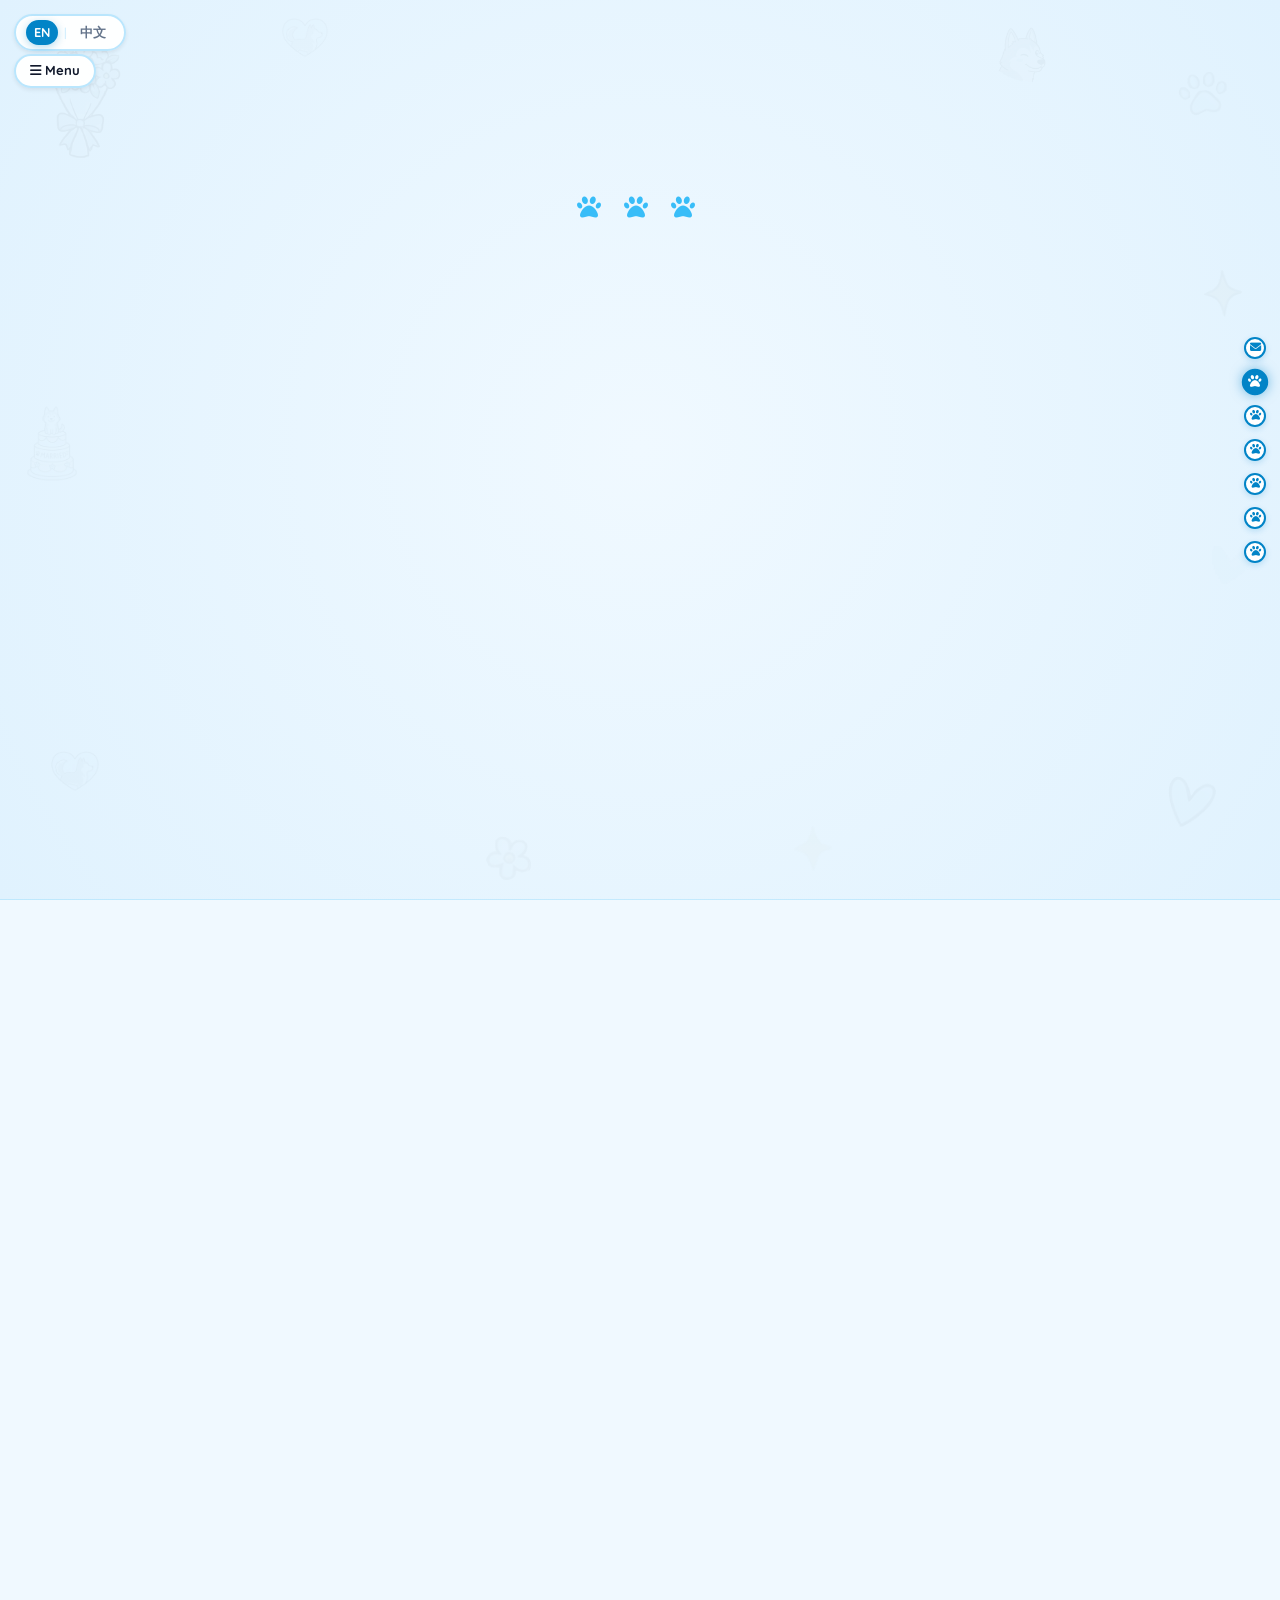
==== index.html @ 13fd965e "integrate to a test google form. add robots.txt" ====
<!DOCTYPE html>
<html lang="en">
<head>
    <meta charset="UTF-8">
    <meta name="viewport" content="width=device-width, initial-scale=1.0">
    <meta name="robots" content="noindex, nofollow">
    <title>Alice & Bob's Wedding | Envelope Opening</title>
    
    <!-- Google Fonts: Playfair Display, Noto Serif TC & Quicksand -->
    <link rel="preconnect" href="https://fonts.googleapis.com">
    <link rel="preconnect" href="https://fonts.gstatic.com" crossorigin>
    <link href="https://fonts.googleapis.com/css2?family=Noto+Serif+TC:wght@500;600;700&family=Playfair+Display:ital,wght@0,500;0,600;0,700;1,400&family=Quicksand:wght@400;500;600;700&display=swap" rel="stylesheet">
    
    <!-- Bootstrap CSS -->
    <link rel="stylesheet" href="https://stackpath.bootstrapcdn.com/bootstrap/4.5.2/css/bootstrap.min.css">
    
    <!-- FontAwesome Icons -->
    <link rel="stylesheet" href="https://cdnjs.cloudflare.com/ajax/libs/font-awesome/6.4.0/css/all.min.css">
    
    <style>
        * {
            box-sizing: border-box;
            margin: 0;
            padding: 0;
        }

        html, body {
            width: 100%;
            min-height: 100vh;
            background-color: #f0f9ff;
            color: #0c4a6e;
            font-family: 'Quicksand', sans-serif;
            overflow-x: hidden;
        }

        /* 250vh scroll container to give plenty of room for scroll-driven envelope opening */
        .intro-scroll-container {
            width: 100%;
            height: 250vh;
            position: relative;
        }

        /* Sticky viewport that remains fixed at top: 0 while scrolling */
        .intro-sticky-viewport {
            position: sticky;
            top: 0;
            left: 0;
            width: 100vw;
            height: 100vh;
            overflow: hidden;
        }

        /* Fixed viewport layers so viewport remains locked while scrolling */
        .intro-underlayer {
            position: fixed;
            top: 0;
            left: 0;
            width: 100vw;
            height: 100vh;
            display: flex;
            align-items: center;
            justify-content: center;
            background: radial-gradient(circle at center, #f0f9ff 0%, #e0f2fe 100%);
            z-index: 1;
            padding: 20px;
        }

        .preview-card {
            background: rgba(255, 255, 255, 0.9);
            backdrop-filter: blur(10px);
            border: 2px solid #bae6fd;
            border-radius: 24px;
            padding: 40px 30px;
            text-align: center;
            max-width: 520px;
            width: 90%;
            box-shadow: 0 15px 35px rgba(2, 132, 199, 0.15);
        }

        .preview-subtitle {
            font-family: 'Playfair Display', serif;
            color: #0284c7;
            font-size: 1.2rem;
            letter-spacing: 2px;
            text-transform: uppercase;
            margin-bottom: 10px;
        }

        .preview-title {
            font-family: 'Playfair Display', serif;
            color: #0f172a;
            font-size: 2.2rem;
            font-weight: 700;
            margin-bottom: 15px;
        }

        .preview-date {
            background: #e0f2fe;
            color: #0369a1;
            display: inline-block;
            padding: 6px 18px;
            border-radius: 20px;
            font-weight: 700;
            margin-bottom: 25px;
        }

        .btn-enter-site {
            background: linear-gradient(135deg, #0284c7 0%, #0369a1 100%);
            color: #ffffff !important;
            font-weight: 700;
            padding: 12px 30px;
            border-radius: 25px;
            border: none;
            box-shadow: 0 4px 15px rgba(2, 132, 199, 0.3);
            text-decoration: none !important;
            display: inline-flex;
            align-items: center;
            gap: 10px;
            transition: all 0.3s ease;
        }

        .btn-enter-site:hover {
            transform: translateY(-2px);
            box-shadow: 0 8px 25px rgba(2, 132, 199, 0.4);
        }

        /* Top Overlayer: Fixed Envelope Flaps */
        .envelope-overlay {
            position: fixed;
            top: 0;
            left: 0;
            width: 100vw;
            height: 100vh;
            z-index: 10;
            pointer-events: auto;
            cursor: pointer;
            overflow: hidden;
        }

        .envelope-left {
            position: absolute;
            top: 0;
            left: 0;
            width: 100vw;
            height: 100vh;
            object-fit: contain;
            z-index: 10;
            will-change: transform;
            cursor: pointer;
        }

        .envelope-right {
            position: absolute;
            top: 0;
            left: 0;
            width: 100vw;
            height: 100vh;
            object-fit: contain;
            z-index: 11;
            filter: drop-shadow(-8px 0 20px rgba(0, 0, 0, 0.25));
            will-change: transform;
            cursor: pointer;
        }

        /* Floating Controls & Hints */
        .skip-btn {
            position: fixed;
            top: 20px;
            right: 20px;
            z-index: 100;
            background: rgba(255, 255, 255, 0.9);
            backdrop-filter: blur(8px);
            border: 2px solid #bae6fd;
            border-radius: 20px;
            padding: 6px 16px;
            color: #0369a1;
            font-weight: 700;
            font-size: 0.85rem;
            text-decoration: none !important;
            box-shadow: 0 4px 12px rgba(2, 132, 199, 0.15);
            transition: all 0.25s ease;
        }

        .skip-btn:hover {
            background: #0284c7;
            color: #ffffff;
        }

        .scroll-hint {
            position: absolute;
            bottom: 35px;
            left: 50%;
            transform: translateX(-50%);
            z-index: 20;
            background: rgba(255, 255, 255, 0.92);
            backdrop-filter: blur(8px);
            border: 2px solid #bae6fd;
            border-radius: 25px;
            padding: 10px 22px;
            color: #0c4a6e;
            font-size: 0.92rem;
            font-weight: 700;
            box-shadow: 0 4px 15px rgba(2, 132, 199, 0.25);
            cursor: pointer;
            pointer-events: auto;
            transition: opacity 0.3s ease;
            white-space: nowrap;
        }

        .anim-bounce {
            animation: bounce 2s infinite;
        }

        @keyframes bounce {
            0%, 20%, 50%, 80%, 100% { transform: translateY(0); }
            40% { transform: translateY(-8px); }
            60% { transform: translateY(-4px); }
        }
    </style>
</head>
<body>

    <!-- Skip Button -->
    <a href="invitation.html" class="skip-btn"><i class="fa-solid fa-paper-plane mr-1"></i> Enter Website</a>

    <!-- Scroll Container -->
    <div class="intro-scroll-container" id="scrollContainer">
        <div class="intro-sticky-viewport">
            
            <!-- Underlayer: Save The Date Preview -->
            <div class="intro-underlayer">
                <div class="preview-card shadow-lg">
                    <p class="preview-subtitle">Save The Date</p>
                    <h1 class="preview-title">Alice &amp; Bob's Wedding</h1>
                    <p class="preview-date"><i class="fa-solid fa-paw mr-2"></i>November 11, 2026</p>
                    <div>
                        <a href="invitation.html" class="btn-enter-site">
                            Enter Invitation Website <i class="fa-solid fa-arrow-right"></i>
                        </a>
                    </div>
                </div>
            </div>

            <!-- Overlayer: Envelope Flaps -->
            <div class="envelope-overlay" id="envelopeOverlay" onclick="openEnvelope()">
                <img src="images/envelope_left.png" alt="Envelope Left" class="envelope-left" id="envelopeLeft">
                <img src="images/envelope_right.png" alt="Envelope Right" class="envelope-layer envelope-right" id="envelopeRight">
                
                <div class="scroll-hint" id="scrollHint">
                    <i class="fa-solid fa-chevron-down mr-1 anim-bounce"></i> Scroll down or click to open
                </div>
            </div>

        </div>
    </div>

    <script>
        // Ensure scroll starts at top
        if ('scrollRestoration' in history) {
            history.scrollRestoration = 'manual';
        }
        window.scrollTo(0, 0);

        const scrollContainer = document.getElementById('scrollContainer');
        const envelopeLeft = document.getElementById('envelopeLeft');
        const envelopeRight = document.getElementById('envelopeRight');
        const scrollHint = document.getElementById('scrollHint');
        let autoRedirected = false;
        let isOpening = false;

        function updateEnvelopeScroll() {
            if (!scrollContainer || !envelopeLeft || !envelopeRight) return;
            const totalScroll = Math.max(1, scrollContainer.offsetHeight - window.innerHeight);
            const currentScroll = Math.max(0, window.scrollY);
            const progress = Math.min(1, currentScroll / totalScroll);

            // Slide left flap to left (-105%) and right flap to right (+105%)
            envelopeLeft.style.transform = `translate3d(${-progress * 105}%, 0, 0)`;
            envelopeRight.style.transform = `translate3d(${progress * 105}%, 0, 0)`;

            if (scrollHint) {
                scrollHint.style.opacity = Math.max(0, 1 - progress * 3.5).toString();
            }

            // Automatically navigate to invitation.html when envelope is fully opened
            if (progress >= 0.6 && !autoRedirected) {
                autoRedirected = true;
                setTimeout(() => {
                    window.location.href = 'invitation.html';
                }, 350);
            }
        }

        function openEnvelope() {
            if (isOpening) return;
            isOpening = true;

            const startTime = performance.now();
            const duration = 4000; // slower for smooth slide open animation
            const startScroll = window.scrollY;
            const totalScroll = Math.max(1, scrollContainer.offsetHeight - window.innerHeight);

            function animateStep(timestamp) {
                const elapsed = timestamp - startTime;
                const progress = Math.min(1, elapsed / duration);
                // Smooth easeOutCubic curve
                const ease = 1 - Math.pow(1 - progress, 3);
                
                const currentScroll = startScroll + (totalScroll - startScroll) * ease;
                window.scrollTo(0, currentScroll);

                if (progress < 1) {
                    requestAnimationFrame(animateStep);
                }
            }

            requestAnimationFrame(animateStep);
        }

        window.addEventListener('scroll', updateEnvelopeScroll, { passive: true });
        window.addEventListener('resize', updateEnvelopeScroll);
        window.addEventListener('load', updateEnvelopeScroll);
        updateEnvelopeScroll();
    </script>
</body>
</html>
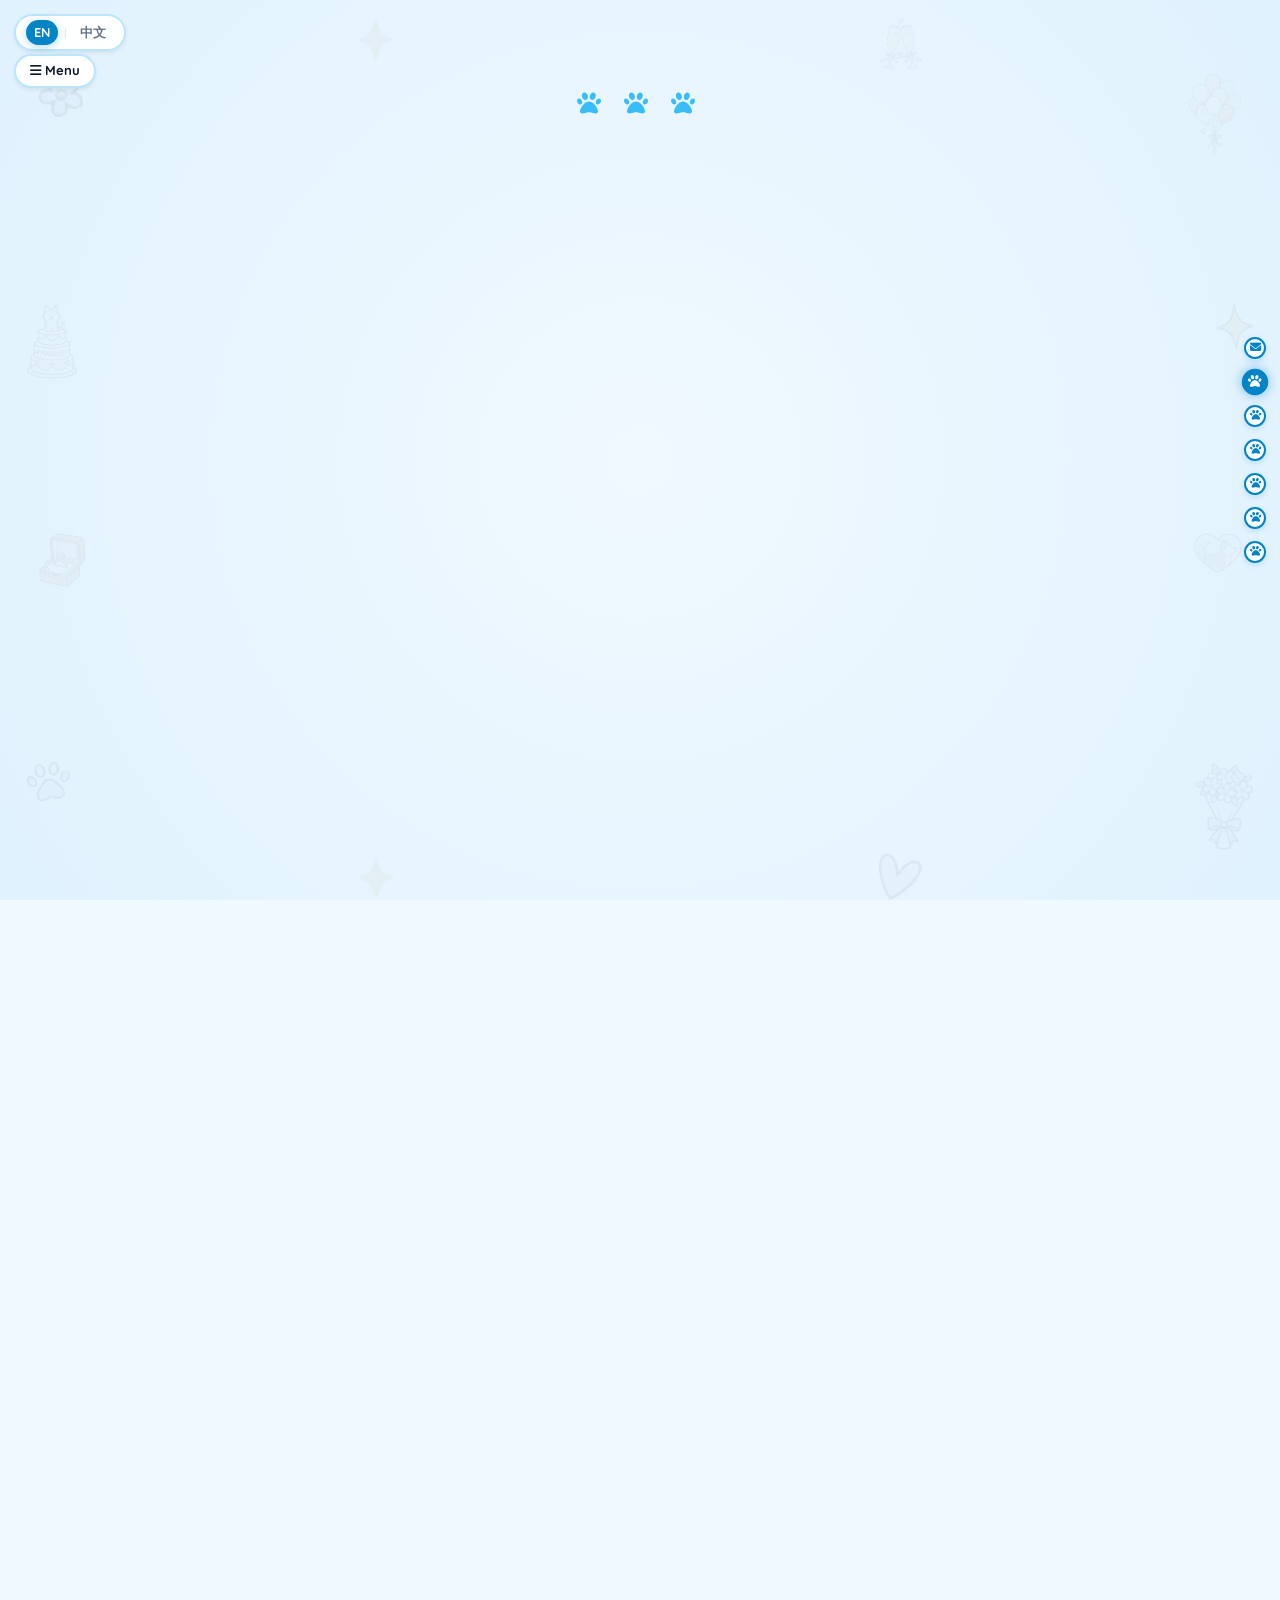
==== commit 12603df4: "Updates: date/time/location info, background icons, images" ====
--- a/index.html
+++ b/index.html
@@ -4,7 +4,7 @@
     <meta charset="UTF-8">
     <meta name="viewport" content="width=device-width, initial-scale=1.0">
     <meta name="robots" content="noindex, nofollow">
-    <title>Alice & Bob's Wedding | Envelope Opening</title>
+    <title>Pin-Chun & Thomas's Wedding | Envelope Opening</title>
     
     <!-- Google Fonts: Playfair Display, Noto Serif TC & Quicksand -->
     <link rel="preconnect" href="https://fonts.googleapis.com">
@@ -231,8 +231,8 @@
             <div class="intro-underlayer">
                 <div class="preview-card shadow-lg">
                     <p class="preview-subtitle">Save The Date</p>
-                    <h1 class="preview-title">Alice &amp; Bob's Wedding</h1>
-                    <p class="preview-date"><i class="fa-solid fa-paw mr-2"></i>November 11, 2026</p>
+                    <h1 class="preview-title">Pin-Chun &amp; Thomas's Wedding</h1>
+                    <p class="preview-date"><i class="fa-solid fa-paw mr-2"></i>December 12, 2026</p>
                     <div>
                         <a href="invitation.html" class="btn-enter-site">
                             Enter Invitation Website <i class="fa-solid fa-arrow-right"></i>
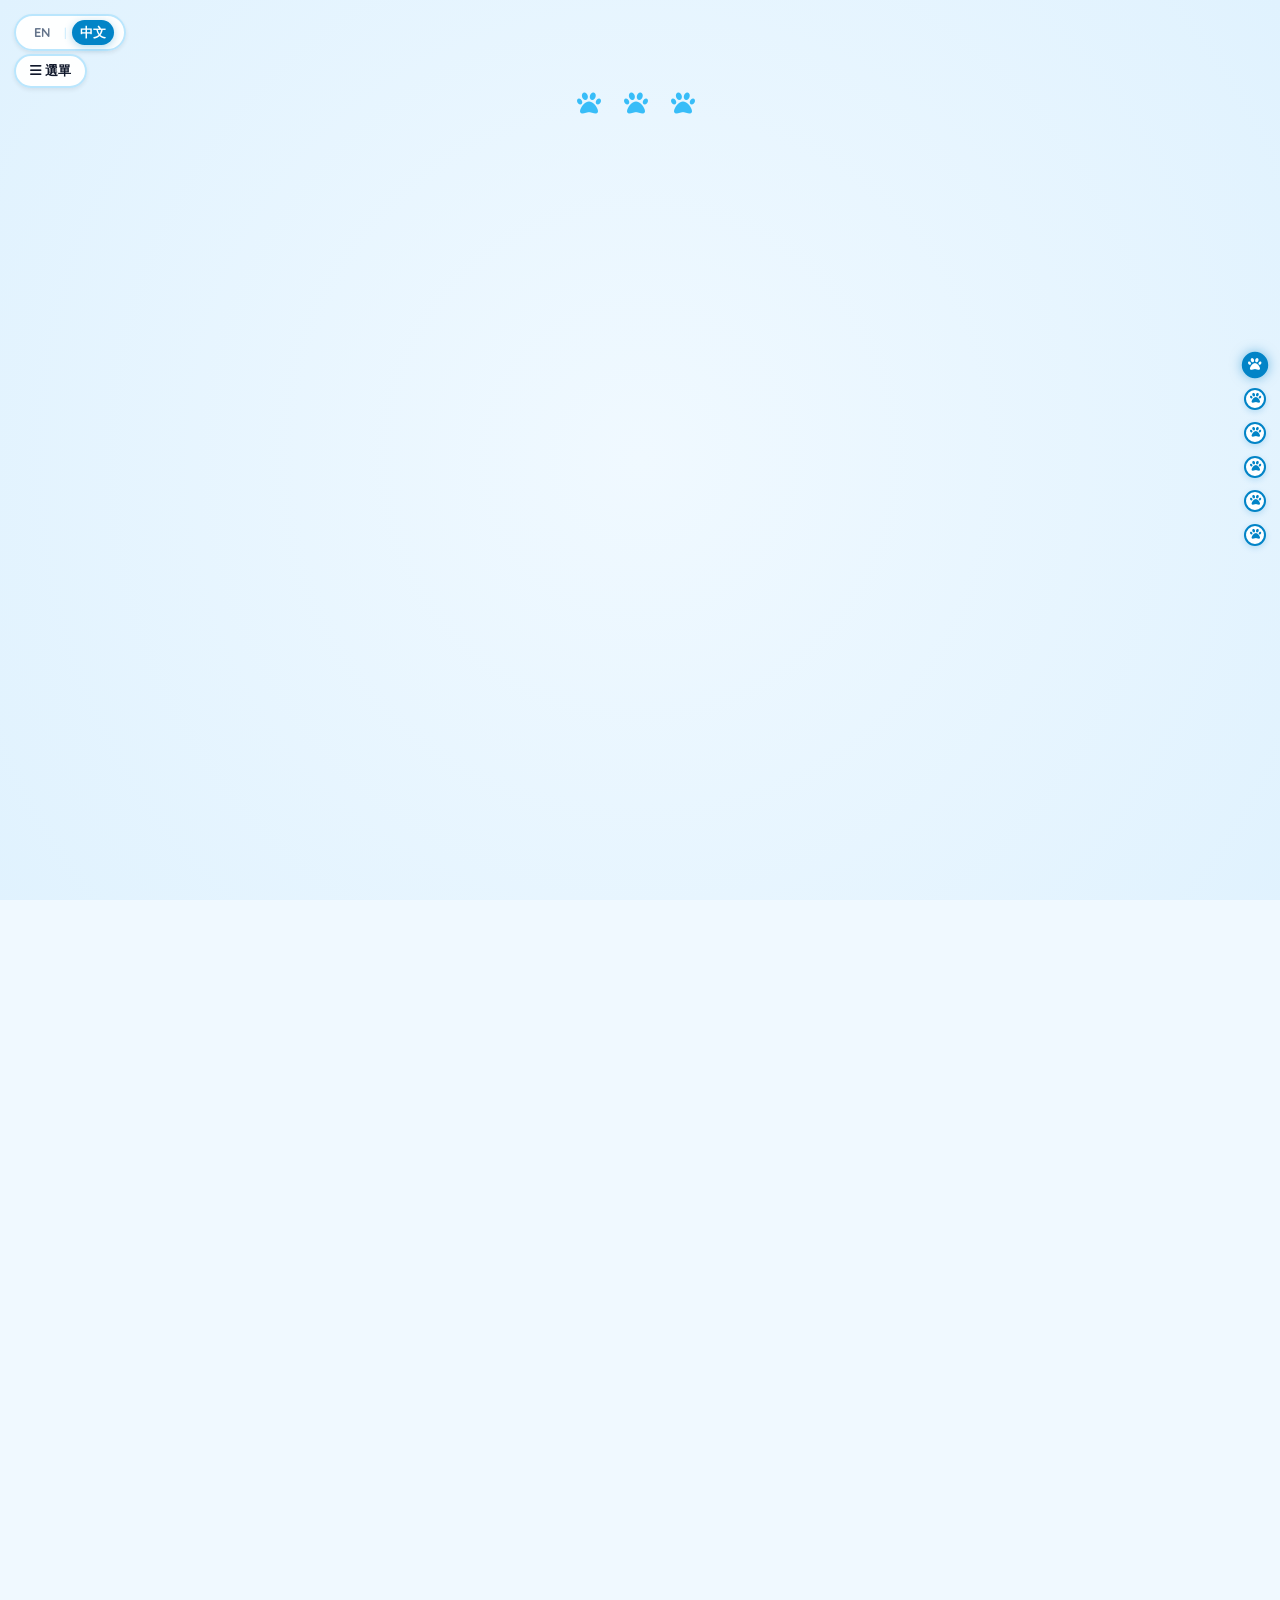
==== commit 25b80c8b: "updates to text and map" ====
--- a/index.html
+++ b/index.html
@@ -1,10 +1,11 @@
 <!DOCTYPE html>
-<html lang="en">
+<html lang="zh-TW">
 <head>
     <meta charset="UTF-8">
     <meta name="viewport" content="width=device-width, initial-scale=1.0">
     <meta name="robots" content="noindex, nofollow">
-    <title>Pin-Chun & Thomas's Wedding | Envelope Opening</title>
+    <title>Pin-Chun & Thomas's Wedding | December 12, 2026</title>
+    <meta name="description" content="Official wedding invitation for Pin-Chun & Thomas. Join us on December 12, 2026. RSVP, venue details, dress code, and FAQs.">
     
     <!-- Google Fonts: Playfair Display, Noto Serif TC & Quicksand -->
     <link rel="preconnect" href="https://fonts.googleapis.com">
@@ -14,313 +15,484 @@
     <!-- Bootstrap CSS -->
     <link rel="stylesheet" href="https://stackpath.bootstrapcdn.com/bootstrap/4.5.2/css/bootstrap.min.css">
     
-    <!-- FontAwesome Icons -->
+    <!-- FontAwesome for Paw & Wedding Icons -->
     <link rel="stylesheet" href="https://cdnjs.cloudflare.com/ajax/libs/font-awesome/6.4.0/css/all.min.css">
     
-    <style>
-        * {
-            box-sizing: border-box;
-            margin: 0;
-            padding: 0;
-        }
-
-        html, body {
-            width: 100%;
-            min-height: 100vh;
-            background-color: #f0f9ff;
-            color: #0c4a6e;
-            font-family: 'Quicksand', sans-serif;
-            overflow-x: hidden;
-        }
-
-        /* 250vh scroll container to give plenty of room for scroll-driven envelope opening */
-        .intro-scroll-container {
-            width: 100%;
-            height: 250vh;
-            position: relative;
-        }
-
-        /* Sticky viewport that remains fixed at top: 0 while scrolling */
-        .intro-sticky-viewport {
-            position: sticky;
-            top: 0;
-            left: 0;
-            width: 100vw;
-            height: 100vh;
-            overflow: hidden;
-        }
-
-        /* Fixed viewport layers so viewport remains locked while scrolling */
-        .intro-underlayer {
-            position: fixed;
-            top: 0;
-            left: 0;
-            width: 100vw;
-            height: 100vh;
-            display: flex;
-            align-items: center;
-            justify-content: center;
-            background: radial-gradient(circle at center, #f0f9ff 0%, #e0f2fe 100%);
-            z-index: 1;
-            padding: 20px;
-        }
-
-        .preview-card {
-            background: rgba(255, 255, 255, 0.9);
-            backdrop-filter: blur(10px);
-            border: 2px solid #bae6fd;
-            border-radius: 24px;
-            padding: 40px 30px;
-            text-align: center;
-            max-width: 520px;
-            width: 90%;
-            box-shadow: 0 15px 35px rgba(2, 132, 199, 0.15);
-        }
-
-        .preview-subtitle {
-            font-family: 'Playfair Display', serif;
-            color: #0284c7;
-            font-size: 1.2rem;
-            letter-spacing: 2px;
-            text-transform: uppercase;
-            margin-bottom: 10px;
-        }
-
-        .preview-title {
-            font-family: 'Playfair Display', serif;
-            color: #0f172a;
-            font-size: 2.2rem;
-            font-weight: 700;
-            margin-bottom: 15px;
-        }
-
-        .preview-date {
-            background: #e0f2fe;
-            color: #0369a1;
-            display: inline-block;
-            padding: 6px 18px;
-            border-radius: 20px;
-            font-weight: 700;
-            margin-bottom: 25px;
-        }
-
-        .btn-enter-site {
-            background: linear-gradient(135deg, #0284c7 0%, #0369a1 100%);
-            color: #ffffff !important;
-            font-weight: 700;
-            padding: 12px 30px;
-            border-radius: 25px;
-            border: none;
-            box-shadow: 0 4px 15px rgba(2, 132, 199, 0.3);
-            text-decoration: none !important;
-            display: inline-flex;
-            align-items: center;
-            gap: 10px;
-            transition: all 0.3s ease;
-        }
-
-        .btn-enter-site:hover {
-            transform: translateY(-2px);
-            box-shadow: 0 8px 25px rgba(2, 132, 199, 0.4);
-        }
-
-        /* Top Overlayer: Fixed Envelope Flaps */
-        .envelope-overlay {
-            position: fixed;
-            top: 0;
-            left: 0;
-            width: 100vw;
-            height: 100vh;
-            z-index: 10;
-            pointer-events: auto;
-            cursor: pointer;
-            overflow: hidden;
-        }
-
-        .envelope-left {
-            position: absolute;
-            top: 0;
-            left: 0;
-            width: 100vw;
-            height: 100vh;
-            object-fit: contain;
-            z-index: 10;
-            will-change: transform;
-            cursor: pointer;
-        }
-
-        .envelope-right {
-            position: absolute;
-            top: 0;
-            left: 0;
-            width: 100vw;
-            height: 100vh;
-            object-fit: contain;
-            z-index: 11;
-            filter: drop-shadow(-8px 0 20px rgba(0, 0, 0, 0.25));
-            will-change: transform;
-            cursor: pointer;
-        }
-
-        /* Floating Controls & Hints */
-        .skip-btn {
-            position: fixed;
-            top: 20px;
-            right: 20px;
-            z-index: 100;
-            background: rgba(255, 255, 255, 0.9);
-            backdrop-filter: blur(8px);
-            border: 2px solid #bae6fd;
-            border-radius: 20px;
-            padding: 6px 16px;
-            color: #0369a1;
-            font-weight: 700;
-            font-size: 0.85rem;
-            text-decoration: none !important;
-            box-shadow: 0 4px 12px rgba(2, 132, 199, 0.15);
-            transition: all 0.25s ease;
-        }
-
-        .skip-btn:hover {
-            background: #0284c7;
-            color: #ffffff;
-        }
-
-        .scroll-hint {
-            position: absolute;
-            bottom: 35px;
-            left: 50%;
-            transform: translateX(-50%);
-            z-index: 20;
-            background: rgba(255, 255, 255, 0.92);
-            backdrop-filter: blur(8px);
-            border: 2px solid #bae6fd;
-            border-radius: 25px;
-            padding: 10px 22px;
-            color: #0c4a6e;
-            font-size: 0.92rem;
-            font-weight: 700;
-            box-shadow: 0 4px 15px rgba(2, 132, 199, 0.25);
-            cursor: pointer;
-            pointer-events: auto;
-            transition: opacity 0.3s ease;
-            white-space: nowrap;
-        }
-
-        .anim-bounce {
-            animation: bounce 2s infinite;
-        }
-
-        @keyframes bounce {
-            0%, 20%, 50%, 80%, 100% { transform: translateY(0); }
-            40% { transform: translateY(-8px); }
-            60% { transform: translateY(-4px); }
-        }
-    </style>
+    <!-- Custom CSS -->
+    <link rel="stylesheet" href="styles.css?v=5">
 </head>
 <body>
 
-    <!-- Skip Button -->
-    <a href="invitation.html" class="skip-btn"><i class="fa-solid fa-paper-plane mr-1"></i> Enter Website</a>
-
-    <!-- Scroll Container -->
-    <div class="intro-scroll-container" id="scrollContainer">
-        <div class="intro-sticky-viewport">
-            
-            <!-- Underlayer: Save The Date Preview -->
-            <div class="intro-underlayer">
-                <div class="preview-card shadow-lg">
-                    <p class="preview-subtitle">Save The Date</p>
-                    <h1 class="preview-title">Pin-Chun &amp; Thomas's Wedding</h1>
-                    <p class="preview-date"><i class="fa-solid fa-paw mr-2"></i>December 12, 2026</p>
-                    <div>
-                        <a href="invitation.html" class="btn-enter-site">
-                            Enter Invitation Website <i class="fa-solid fa-arrow-right"></i>
-                        </a>
-                    </div>
-                </div>
-            </div>
-
-            <!-- Overlayer: Envelope Flaps -->
-            <div class="envelope-overlay" id="envelopeOverlay" onclick="openEnvelope()">
-                <img src="images/envelope_left.png" alt="Envelope Left" class="envelope-left" id="envelopeLeft">
-                <img src="images/envelope_right.png" alt="Envelope Right" class="envelope-layer envelope-right" id="envelopeRight">
-                
-                <div class="scroll-hint" id="scrollHint">
-                    <i class="fa-solid fa-chevron-down mr-1 anim-bounce"></i> Scroll down or click to open
-                </div>
-            </div>
-
+    <!-- Floating Language Switcher Bar -->
+    <div class="language-switcher shadow-sm" aria-label="Language Selector">
+        <button type="button" id="btnEn" class="lang-btn" onclick="setLanguage('en')">EN</button>
+        <span class="lang-divider">|</span>
+        <button type="button" id="btnZh" class="lang-btn active" onclick="setLanguage('zh-tw')">中文</button>
+    </div>
+
+    <!-- Floating Site Menu -->
+    <div class="site-menu-wrapper" id="siteMenuWrapper">
+        <button type="button" id="menuToggleBtn" class="menu-toggle-btn shadow-sm" aria-expanded="false" aria-controls="siteMenuDropdown">
+            <i class="fa-solid fa-bars menu-icon mr-1"></i>
+            <span data-i18n="menu_btn">Menu</span>
+        </button>
+        <div class="site-menu-dropdown shadow" id="siteMenuDropdown">
+            <a href="#page2" class="menu-link" data-i18n="nav_std"><i class="fa-solid fa-paw mr-2 text-lightblue"></i>Save the Date</a>
+            <a href="#page3" class="menu-link" data-i18n="nav_invitation"><i class="fa-solid fa-paw mr-2 text-lightblue"></i>婚禮邀請</a>
+            <a href="#page4" class="menu-link" data-i18n="nav_venue"><i class="fa-solid fa-paw mr-2 text-lightblue"></i>婚禮資訊</a>
+            <a href="#page5" class="menu-link" data-i18n="nav_dress"><i class="fa-solid fa-paw mr-2 text-lightblue"></i>服裝規範</a>
+            <a href="#page6" class="menu-link" data-i18n="nav_faq"><i class="fa-solid fa-paw mr-2 text-lightblue"></i>常見問題</a>
+            <a href="#page7" class="menu-link" data-i18n="nav_rsvp"><i class="fa-solid fa-paw mr-2 text-lightblue"></i>出席回覆</a>
         </div>
     </div>
 
-    <script>
-        // Ensure scroll starts at top
-        if ('scrollRestoration' in history) {
-            history.scrollRestoration = 'manual';
-        }
-        window.scrollTo(0, 0);
-
-        const scrollContainer = document.getElementById('scrollContainer');
-        const envelopeLeft = document.getElementById('envelopeLeft');
-        const envelopeRight = document.getElementById('envelopeRight');
-        const scrollHint = document.getElementById('scrollHint');
-        let autoRedirected = false;
-        let isOpening = false;
-
-        function updateEnvelopeScroll() {
-            if (!scrollContainer || !envelopeLeft || !envelopeRight) return;
-            const totalScroll = Math.max(1, scrollContainer.offsetHeight - window.innerHeight);
-            const currentScroll = Math.max(0, window.scrollY);
-            const progress = Math.min(1, currentScroll / totalScroll);
-
-            // Slide left flap to left (-105%) and right flap to right (+105%)
-            envelopeLeft.style.transform = `translate3d(${-progress * 105}%, 0, 0)`;
-            envelopeRight.style.transform = `translate3d(${progress * 105}%, 0, 0)`;
-
-            if (scrollHint) {
-                scrollHint.style.opacity = Math.max(0, 1 - progress * 3.5).toString();
-            }
-
-            // Automatically navigate to invitation.html when envelope is fully opened
-            if (progress >= 0.6 && !autoRedirected) {
-                autoRedirected = true;
-                setTimeout(() => {
-                    window.location.href = 'invitation.html';
-                }, 350);
-            }
-        }
-
-        function openEnvelope() {
-            if (isOpening) return;
-            isOpening = true;
-
-            const startTime = performance.now();
-            const duration = 4000; // slower for smooth slide open animation
-            const startScroll = window.scrollY;
-            const totalScroll = Math.max(1, scrollContainer.offsetHeight - window.innerHeight);
-
-            function animateStep(timestamp) {
-                const elapsed = timestamp - startTime;
-                const progress = Math.min(1, elapsed / duration);
-                // Smooth easeOutCubic curve
-                const ease = 1 - Math.pow(1 - progress, 3);
+    <!-- Floating Navigation Dots -->
+    <nav class="nav-dots" id="navDots" aria-label="Page Navigation">
+        <a href="#page2" class="dot active" data-title="Save the Date" data-i18n-title="nav_std" title="Save the Date"><i class="fa-solid fa-paw dot-paw"></i></a>
+        <a href="#page3" class="dot" data-title="婚禮邀請" data-i18n-title="nav_invitation" title="婚禮邀請"><i class="fa-solid fa-paw dot-paw"></i></a>
+        <a href="#page4" class="dot" data-title="婚禮資訊" data-i18n-title="nav_venue" title="婚禮資訊"><i class="fa-solid fa-paw dot-paw"></i></a>
+        <a href="#page5" class="dot" data-title="服裝規範" data-i18n-title="nav_dress" title="服裝規範"><i class="fa-solid fa-paw dot-paw"></i></a>
+        <a href="#page6" class="dot" data-title="常見問題" data-i18n-title="nav_faq" title="常見問題"><i class="fa-solid fa-paw dot-paw"></i></a>
+        <a href="#page7" class="dot" data-title="出席回覆" data-i18n-title="nav_rsvp" title="出席回覆"><i class="fa-solid fa-paw dot-paw"></i></a>
+    </nav>
+
+    <div class="pages-container">
+
+        <!-- Page 2: Cover / Save The Date -->
+        <section id="page2" class="page-section section-save-the-date">
+            <!-- Background Decorative Assets (4 Left, 4 Right, 2 Top, 2 Bottom) -->
+            <!-- Left Side -->
+            <img src="images/flower1.png" alt="" class="bg-deco bg-deco-p2-l1 anim-float">
+            <img src="images/bb_cake.png" alt="" class="bg-deco bg-deco-p2-l2 anim-sway">
+            <img src="images/ringbox.png" alt="" class="bg-deco bg-deco-p2-l3 anim-pulse">
+            <img src="images/paw1.png" alt="" class="bg-deco bg-deco-p2-l4 anim-float">
+            <!-- Right Side -->
+            <img src="images/balloons2.png" alt="" class="bg-deco bg-deco-p2-r1 anim-sway">
+            <img src="images/star1.png" alt="" class="bg-deco bg-deco-p2-r2 anim-spin">
+            <img src="images/bb_heart.png" alt="" class="bg-deco bg-deco-p2-r3 anim-pulse">
+            <img src="images/flowers.png" alt="" class="bg-deco bg-deco-p2-r4 anim-sway">
+            <!-- Top Side -->
+            <img src="images/star_borderless_2.png" alt="" class="bg-deco bg-deco-p2-t1 anim-spin">
+            <img src="images/champagne_small.png" alt="" class="bg-deco bg-deco-p2-t2 anim-float">
+            <!-- Bottom Side -->
+            <img src="images/star_borderless_1.png" alt="" class="bg-deco bg-deco-p2-b1 anim-spin">
+            <img src="images/heart1.png" alt="" class="bg-deco bg-deco-p2-b2 anim-pulse">
+
+            <div class="container text-center">
+                <div class="paw-divider">
+                    <i class="fa-solid fa-paw"></i>
+                    <i class="fa-solid fa-paw"></i>
+                    <i class="fa-solid fa-paw"></i>
+                </div>
+                <h3 class="section-subtitle" data-i18n="p2_subtitle">Save The Date</h3>
+                <h1 class="wedding-title" data-i18n="p2_title">Pin-Chun &amp; Thomas's Wedding</h1>
+                <p class="date-badge"><i class="fa-solid fa-paw mr-2"></i><span data-i18n="p2_date">December 12, 2026</span></p>
                 
-                const currentScroll = startScroll + (totalScroll - startScroll) * ease;
-                window.scrollTo(0, currentScroll);
-
-                if (progress < 1) {
-                    requestAnimationFrame(animateStep);
-                }
-            }
-
-            requestAnimationFrame(animateStep);
-        }
-
-        window.addEventListener('scroll', updateEnvelopeScroll, { passive: true });
-        window.addEventListener('resize', updateEnvelopeScroll);
-        window.addEventListener('load', updateEnvelopeScroll);
-        updateEnvelopeScroll();
-    </script>
+                <div class="photo-frame-wrapper mx-auto mt-4 mb-3">
+                    <img src="images/img1.png" alt="Pin-Chun &amp; Thomas's Wedding Photo" class="img-fluid photo-frame">
+                </div>
+                <p class="location-brief text-muted font-weight-bold"><i class="fa-solid fa-location-dot mr-1"></i> <span data-i18n="p2_location">Mandarin Oriental, Taipei</span></p>
+            </div>
+        </section>
+
+        <!-- Page 3: Elegant Invitation Prose -->
+        <section id="page3" class="page-section section-invitation">
+            <!-- Background Decorative Assets (4 Left, 4 Right, 2 Top, 2 Bottom) -->
+            <!-- Left Side -->
+            <img src="images/bb_wink.png" alt="" class="bg-deco bg-deco-p3-l1 anim-sway">
+            <img src="images/flower2.png" alt="" class="bg-deco bg-deco-p3-l2 anim-float">
+            <img src="images/cake2.png" alt="" class="bg-deco bg-deco-p3-l3 anim-pulse">
+            <img src="images/paw2.png" alt="" class="bg-deco bg-deco-p3-l4 anim-sway">
+            <!-- Right Side -->
+            <img src="images/flower4.png" alt="" class="bg-deco bg-deco-p3-r1 anim-float">
+            <img src="images/bb_run.png" alt="" class="bg-deco bg-deco-p3-r2 anim-sway">
+            <img src="images/heart2.png" alt="" class="bg-deco bg-deco-p3-r3 anim-pulse">
+            <img src="images/star2.png" alt="" class="bg-deco bg-deco-p3-r4 anim-spin">
+            <!-- Top Side -->
+            <img src="images/star_borderless_2.png" alt="" class="bg-deco bg-deco-p3-t1 anim-spin">
+            <img src="images/flower5.png" alt="" class="bg-deco bg-deco-p3-t2 anim-sway">
+            <!-- Bottom Side -->
+            <img src="images/bb_head.png" alt="" class="bg-deco bg-deco-p3-b1 anim-float">
+            <img src="images/star3.png" alt="" class="bg-deco bg-deco-p3-b2 anim-pulse">
+
+            <div class="container text-center">
+                <div class="glass-card invitation-card p-4 p-md-5 mx-auto">
+                    <div class="monogram mb-3">
+                        P <i class="fa-solid fa-paw text-lightblue mx-2"></i> T
+                    </div>
+                    <div class="paw-divider mb-4">
+                        <i class="fa-solid fa-paw"></i>
+                    </div>
+                    <h2 class="section-subtitle mb-4" data-i18n="p3_subtitle">Together With Their Families</h2>
+                    <blockquote class="invitation-prose" data-i18n="p3_prose">
+                        "With joyful hearts and endless love, we request the honor of your presence to celebrate the union of our lives and hearts. Join us as we exchange our vows and begin our journey together as husband and wife."
+                    </blockquote>
+                    <div class="paw-divider mt-4">
+                        <i class="fa-solid fa-paw"></i>
+                    </div>
+                    <p class="font-italic text-lightblue mt-3 font-weight-bold" data-i18n="p3_quote_end">We look forward to sharing this magical day with you.</p>
+                </div>
+                <div class="mt-4">
+                    <img src="images/bb_envelope.png" alt="BB Envelope" class="invitation-deco-img">
+                </div>
+            </div>
+        </section>
+
+        <!-- Page 4: Venue & Schedule Details -->
+        <section id="page4" class="page-section section-venue">
+            <!-- Background Decorative Assets (4 Left, 4 Right, 2 Top, 2 Bottom) -->
+            <!-- Left Side -->
+            <img src="images/champagne_small.png" alt="" class="bg-deco bg-deco-p4-l1 anim-float">
+            <img src="images/star3.png" alt="" class="bg-deco bg-deco-p4-l2 anim-spin">
+            <img src="images/flower5.png" alt="" class="bg-deco bg-deco-p4-l3 anim-sway">
+            <img src="images/bb_head.png" alt="" class="bg-deco bg-deco-p4-l4 anim-pulse">
+            <!-- Right Side -->
+            <img src="images/paw1.png" alt="" class="bg-deco bg-deco-p4-r1 anim-sway">
+            <img src="images/ringbox.png" alt="" class="bg-deco bg-deco-p4-r2 anim-float">
+            <img src="images/flower1.png" alt="" class="bg-deco bg-deco-p4-r3 anim-pulse">
+            <img src="images/balloons2.png" alt="" class="bg-deco bg-deco-p4-r4 anim-sway">
+            <!-- Top Side -->
+            <img src="images/heart1.png" alt="" class="bg-deco bg-deco-p4-t1 anim-float">
+            <img src="images/bb_cake.png" alt="" class="bg-deco bg-deco-p4-t2 anim-pulse">
+            <!-- Bottom Side -->
+            <img src="images/flower2.png" alt="" class="bg-deco bg-deco-p4-b1 anim-sway">
+            <img src="images/star_borderless_1.png" alt="" class="bg-deco bg-deco-p4-b2 anim-spin">
+
+            <div class="container">
+                <h2 class="section-title text-center mb-2" data-i18n="p4_title">Venue &amp; Event Details</h2>
+                <div class="text-center mb-3">
+                    <img src="images/nico_hat.png" alt="Nico Hat" class="venue-deco-img">
+                </div>
+                <div class="row align-items-center">
+                    <div class="col-md-6 mb-4 mb-md-0">
+                        <div class="glass-card p-4 h-100">
+                            <div class="detail-icon"><i class="fa-solid fa-clock"></i></div>
+                            <h4 class="card-title text-center text-navy font-weight-bold" data-i18n="p4_schedule_title">Date &amp; Schedule</h4>
+                            <hr class="blue-hr">
+                            <div class="schedule-list">
+                                <div class="detail-item">
+                                    <span class="detail-label" data-i18n="p4_date_lbl">日期：</span>
+                                    <span class="detail-val" data-i18n="p4_date_val">2026年12月12日（星期六）</span>
+                                </div>
+                                <div class="detail-item">
+                                    <span class="detail-label" data-i18n="p4_arrival_lbl">證婚賓客入場（請直接入場就座）：</span>
+                                    <span class="detail-val" data-i18n="p4_arrival_val">4:30 PM</span>
+                                </div>
+                                <div class="detail-item">
+                                    <span class="detail-label" data-i18n="p4_ceremony_lbl">證婚儀式：</span>
+                                    <span class="detail-val" data-i18n="p4_ceremony_val">4:45 PM</span>
+                                </div>
+                                <div class="detail-item">
+                                    <span class="detail-label" data-i18n="p4_cocktail_lbl">簽到禮金收受迎賓酒會Candy Bar：</span>
+                                    <span class="detail-val" data-i18n="p4_cocktail_val">5:30 PM</span>
+                                </div>
+                                <div class="detail-item">
+                                    <span class="detail-label" data-i18n="p4_reception_lbl">婚宴開始：</span>
+                                    <span class="detail-val" data-i18n="p4_reception_val">6 PM</span>
+                                </div>
+                            </div>
+
+                            <!-- Add to Calendar Dropdown Button -->
+                            <div class="calendar-dropdown-wrapper mt-3" id="calendarDropdownWrapper">
+                                <button type="button" id="calendarBtn" class="btn btn-outline-blue btn-block calendar-btn" aria-expanded="false" aria-controls="calendarMenu">
+                                    <i class="fa-solid fa-calendar-plus mr-2"></i> <span data-i18n="p4_cal_btn">Add to Calendar</span> <i class="fa-solid fa-chevron-down ml-1 cal-arrow"></i>
+                                </button>
+                                <div class="calendar-menu shadow" id="calendarMenu">
+                                    <a href="#" id="calGoogle" class="calendar-menu-item" target="_blank" rel="noopener noreferrer">
+                                        <i class="fa-brands fa-google mr-2 text-primary"></i> <span data-i18n="p4_cal_google">Google Calendar</span>
+                                    </a>
+                                    <a href="#" id="calApple" class="calendar-menu-item">
+                                        <i class="fa-brands fa-apple mr-2 text-dark"></i> <span data-i18n="p4_cal_apple">Apple Calendar</span>
+                                    </a>
+                                    <a href="#" id="calOutlook" class="calendar-menu-item" target="_blank" rel="noopener noreferrer">
+                                        <i class="fa-brands fa-microsoft mr-2 text-info"></i> <span data-i18n="p4_cal_outlook">Outlook Calendar</span>
+                                    </a>
+                                    <div class="dropdown-divider my-1"></div>
+                                    <a href="#" id="calIcs" class="calendar-menu-item">
+                                        <i class="fa-solid fa-file-arrow-down mr-2 text-success"></i> <span data-i18n="p4_cal_ics">Download .ICS File</span>
+                                    </a>
+                                </div>
+                            </div>
+                        </div>
+                    </div>
+                    <div class="col-md-6">
+                        <div class="glass-card p-4 h-100">
+                            <div class="detail-icon"><i class="fa-solid fa-location-dot"></i></div>
+                            <h4 class="card-title text-center text-navy font-weight-bold" data-i18n="p4_location_title">Location &amp; Parking</h4>
+                            <hr class="blue-hr">
+                            <div class="location-list mb-3">
+                                <div class="detail-item">
+                                    <span class="detail-label" data-i18n="p4_venue_lbl">宴會地點：</span>
+                                    <span class="detail-val" data-i18n="p4_venue_val">台北文華東方酒店 8 樓｜文華閣</span>
+                                </div>
+                                <div class="detail-item">
+                                    <span class="detail-label" data-i18n="p4_addr_lbl">地址：</span>
+                                    <span class="detail-val" data-i18n="p4_addr_val">台北市松山區敦化北路 158 號</span>
+                                </div>
+                                <div class="mt-2 mb-2">
+                                    <a href="https://maps.app.goo.gl/1pmnrsKvjr5wWhPL9" id="mapBtn" class="btn btn-outline-blue btn-block" target="_blank" rel="noopener noreferrer">
+                                        <i class="fa-solid fa-map-location-dot mr-2"></i> <span data-i18n="p4_map_btn">Open Google Maps</span>
+                                    </a>
+                                </div>
+                                <div class="detail-item">
+                                    <span class="detail-label" data-i18n="p4_parking_lbl">停車資訊：</span>
+                                    <span class="detail-val" data-i18n="p4_parking_val">賓客可免費停放於 B5、B6 停車場</span>
+                                </div>
+                            </div>
+
+                            <!-- Venue Map Thumbnail -->
+                            <div class="detail-item mt-3 mb-2">
+                                <span class="detail-label" data-i18n="p4_map_title">場館平面圖：</span>
+                            </div>
+                            <div class="map-thumbnail-wrapper mb-3 text-center" id="mapThumbBtn" role="button" tabindex="0" aria-label="Expand Map">
+                                <div class="map-thumbnail-container shadow-sm">
+                                    <img src="images/map.png" alt="Venue Map Thumbnail" class="map-thumbnail-img">
+                                    <div class="map-thumbnail-overlay">
+                                        <i class="fa-solid fa-magnifying-glass-plus mr-1"></i> <span data-i18n="p4_map_thumb_hint">Click map to expand</span>
+                                    </div>
+                                </div>
+                            </div>
+                        </div>
+                    </div>
+                </div>
+            </div>
+        </section>
+
+        <!-- Page 5: Dress Code -->
+        <section id="page5" class="page-section section-dresscode">
+            <!-- Background Decorative Assets (4 Left, 4 Right, 2 Top, 2 Bottom) -->
+            <!-- Left Side -->
+            <img src="images/flower3.png" alt="" class="bg-deco bg-deco-p5-l1 anim-sway">
+            <img src="images/heart2.png" alt="" class="bg-deco bg-deco-p5-l2 anim-pulse">
+            <img src="images/bb_run.png" alt="" class="bg-deco bg-deco-p5-l3 anim-float">
+            <img src="images/star1.png" alt="" class="bg-deco bg-deco-p5-l4 anim-spin">
+            <!-- Right Side -->
+            <img src="images/cake2.png" alt="" class="bg-deco bg-deco-p5-r1 anim-float">
+            <img src="images/flower4.png" alt="" class="bg-deco bg-deco-p5-r2 anim-sway">
+            <img src="images/bb_wink.png" alt="" class="bg-deco bg-deco-p5-r3 anim-pulse">
+            <img src="images/paw2.png" alt="" class="bg-deco bg-deco-p5-r4 anim-sway">
+            <!-- Top Side -->
+            <img src="images/star_borderless_2.png" alt="" class="bg-deco bg-deco-p5-t1 anim-spin">
+            <img src="images/flowers.png" alt="" class="bg-deco bg-deco-p5-t2 anim-float">
+            <!-- Bottom Side -->
+            <img src="images/bb_heart.png" alt="" class="bg-deco bg-deco-p5-b1 anim-pulse">
+            <img src="images/star2.png" alt="" class="bg-deco bg-deco-p5-b2 anim-spin">
+
+            <div class="container text-center">
+                <div class="glass-card p-4 p-md-5 mx-auto max-width-700">
+                    <div class="detail-icon"><i class="fa-solid fa-user-tie"></i></div>
+                    <h3 class="section-subtitle" data-i18n="p5_subtitle">Dress Code</h3>
+                    <h2 class="section-title text-navy mb-3" data-i18n="p5_theme">Black Tie</h2>
+                    <div class="paw-divider mb-4">
+                        <i class="fa-solid fa-paw"></i>
+                        <i class="fa-solid fa-paw"></i>
+                        <i class="fa-solid fa-paw"></i>
+                    </div>
+                    <p class="lead-text text-dark font-weight-bold" data-i18n="p5_lead">
+                        We ask that our guests dress in black tie attire to join us in making the evening unforgettable.
+                    </p>
+                    <div class="row mt-4 text-left">
+                        <div class="col-sm-6 mb-3 mb-sm-0">
+                            <div class="attire-box p-3 rounded">
+                                <h5 class="text-navy font-weight-bold"><span data-i18n="p5_ladies_title">Ladies</span></h5>
+                                <p class="small mb-0 text-muted" data-i18n="p5_ladies_desc">Floor-length evening gowns or formal dresses.</p>
+                            </div>
+                        </div>
+                        <div class="col-sm-6">
+                            <div class="attire-box p-3 rounded">
+                                <h5 class="text-navy font-weight-bold"><span data-i18n="p5_gentlemen_title">Gentlemen</span></h5>
+                                <p class="small mb-0 text-muted" data-i18n="p5_gentlemen_desc">Tuxedos or formal dark suits with black bow ties.</p>
+                            </div>
+                        </div>
+                    </div>
+                </div>
+                <div class="mt-4 text-center">
+                    <img src="images/bb_flowercrown.png" alt="BB Flower Crown" class="dresscode-deco-img">
+                </div>
+            </div>
+        </section>
+
+        <!-- Page 6: FAQ -->
+        <section id="page6" class="page-section section-faq">
+            <!-- Background Decorative Assets (4 Left, 4 Right, 2 Top, 2 Bottom) -->
+            <!-- Left Side -->
+            <img src="images/flowers.png" alt="" class="bg-deco bg-deco-p6-l1 anim-float">
+            <img src="images/star2.png" alt="" class="bg-deco bg-deco-p6-l2 anim-spin">
+            <img src="images/bb_cake.png" alt="" class="bg-deco bg-deco-p6-l3 anim-pulse">
+            <img src="images/heart1.png" alt="" class="bg-deco bg-deco-p6-l4 anim-sway">
+            <!-- Right Side -->
+            <img src="images/bb_head.png" alt="" class="bg-deco bg-deco-p6-r1 anim-sway">
+            <img src="images/flower1.png" alt="" class="bg-deco bg-deco-p6-r2 anim-float">
+            <img src="images/ringbox.png" alt="" class="bg-deco bg-deco-p6-r3 anim-pulse">
+            <img src="images/star_borderless_2.png" alt="" class="bg-deco bg-deco-p6-r4 anim-spin">
+            <!-- Top Side -->
+            <img src="images/paw1.png" alt="" class="bg-deco bg-deco-p6-t1 anim-sway">
+            <img src="images/flower2.png" alt="" class="bg-deco bg-deco-p6-t2 anim-float">
+            <!-- Bottom Side -->
+            <img src="images/balloons2.png" alt="" class="bg-deco bg-deco-p6-b1 anim-pulse">
+            <img src="images/champagne_small.png" alt="" class="bg-deco bg-deco-p6-b2 anim-sway">
+
+            <div class="container">
+                <div class="text-center mb-4">
+                    <h2 class="section-title text-navy mb-2" data-i18n="p6_title">Frequently Asked Questions</h2>
+                    <div class="d-flex align-items-center justify-content-center">
+                        <img src="images/bb_table.png" alt="BB Table" class="faq-deco-img mx-2 mx-md-3">
+                        <img src="images/nico_peek.png" alt="Nico Peek" class="faq-deco-img mx-2 mx-md-3">
+                    </div>
+                </div>
+                <div class="row justify-content-center">
+                    <div class="col-lg-8">
+                        <div class="accordion" id="weddingFaq">
+
+                            <div class="card faq-card mb-3">
+                                <div class="card-header" id="headingOne">
+                                    <h5 class="mb-0">
+                                        <button class="btn btn-link btn-block text-left text-navy font-weight-bold" type="button" data-toggle="collapse" data-target="#collapseOne" aria-expanded="true" aria-controls="collapseOne">
+                                            <i class="fa-solid fa-paw text-lightblue mr-2"></i> <span data-i18n="p6_q1">Q: Can I bring a plus 1?</span>
+                                        </button>
+                                    </h5>
+                                </div>
+                                <div id="collapseOne" class="collapse show" aria-labelledby="headingOne" data-parent="#weddingFaq">
+                                    <div class="card-body text-dark" data-i18n="p6_a1">
+                                        A: Yes, you can bring a plus 1! Please use the RSVP form on Page 7 to indicate the number of guests.
+                                    </div>
+                                </div>
+                            </div>
+
+                            <div class="card faq-card mb-3">
+                                <div class="card-header" id="headingTwo">
+                                    <h5 class="mb-0">
+                                        <button class="btn btn-link btn-block text-left text-navy font-weight-bold collapsed" type="button" data-toggle="collapse" data-target="#collapseTwo" aria-expanded="false" aria-controls="collapseTwo">
+                                            <i class="fa-solid fa-paw text-lightblue mr-2"></i> <span data-i18n="p6_q2">Q: What time should I arrive?</span>
+                                        </button>
+                                    </h5>
+                                </div>
+                                <div id="collapseTwo" class="collapse" aria-labelledby="headingTwo" data-parent="#weddingFaq">
+                                    <div class="card-body text-dark" data-i18n="p6_a2">
+                                        A: Please plan to arrive at 4:30 PM so everyone is seated before the ceremony starts at 4:45 PM.
+                                    </div>
+                                </div>
+                            </div>
+
+                            <div class="card faq-card mb-3">
+                                <div class="card-header" id="headingThree">
+                                    <h5 class="mb-0">
+                                        <button class="btn btn-link btn-block text-left text-navy font-weight-bold collapsed" type="button" data-toggle="collapse" data-target="#collapseThree" aria-expanded="false" aria-controls="collapseThree">
+                                            <i class="fa-solid fa-paw text-lightblue mr-2"></i> <span data-i18n="p6_q3">Q: Is there free parking?</span>
+                                        </button>
+                                    </h5>
+                                </div>
+                                <div id="collapseThree" class="collapse" aria-labelledby="headingThree" data-parent="#weddingFaq">
+                                    <div class="card-body text-dark" data-i18n="p6_a3">
+                                        A: Yes! On-site free parking is provided at No. 158 Dunhua North Road, Taipei, 10548.
+                                    </div>
+                                </div>
+                            </div>
+
+                        </div>
+                    </div>
+                </div>
+            </div>
+        </section>
+
+        <!-- Page 7: RSVP -->
+        <section id="page7" class="page-section section-rsvp">
+            <!-- Background Decorative Assets (4 Left, 4 Right, 2 Top, 2 Bottom) -->
+            <!-- Left Side -->
+            <img src="images/bb_heart.png" alt="" class="bg-deco bg-deco-p7-l1 anim-pulse">
+            <img src="images/flower5.png" alt="" class="bg-deco bg-deco-p7-l2 anim-sway">
+            <img src="images/star_borderless_1.png" alt="" class="bg-deco bg-deco-p7-l3 anim-spin">
+            <img src="images/cake2.png" alt="" class="bg-deco bg-deco-p7-l4 anim-float">
+            <!-- Right Side -->
+            <img src="images/heart2.png" alt="" class="bg-deco bg-deco-p7-r1 anim-float">
+            <img src="images/bb_wink.png" alt="" class="bg-deco bg-deco-p7-r2 anim-pulse">
+            <img src="images/flower3.png" alt="" class="bg-deco bg-deco-p7-r3 anim-sway">
+            <img src="images/paw2.png" alt="" class="bg-deco bg-deco-p7-r4 anim-sway">
+            <!-- Top Side -->
+            <img src="images/flower4.png" alt="" class="bg-deco bg-deco-p7-t1 anim-float">
+            <img src="images/star3.png" alt="" class="bg-deco bg-deco-p7-t2 anim-spin">
+            <!-- Bottom Side -->
+            <img src="images/bb_run.png" alt="" class="bg-deco bg-deco-p7-b1 anim-pulse">
+            <img src="images/star1.png" alt="" class="bg-deco bg-deco-p7-b2 anim-spin">
+
+            <div class="container">
+                <div class="glass-card rsvp-card p-4 p-md-5 mx-auto max-width-700">
+                    <div class="d-flex align-items-center justify-content-center mb-2">
+                        <img src="images/nico_delicious.png" alt="Nico Delicious" class="rsvp-deco-img mr-3">
+                        <h2 class="section-title text-navy mb-0" data-i18n="p7_title">RSVP</h2>
+                        <img src="images/nico_disgust.png" alt="Nico Disgust" class="rsvp-deco-img ml-3">
+                    </div>
+                    <p class="text-center text-muted mb-4 font-weight-bold">
+                        <i class="fa-solid fa-paw text-lightblue mr-1"></i> <span data-i18n="p7_subtitle">Please let us know if you can attend!</span> <i class="fa-solid fa-paw text-lightblue ml-1"></i>
+                    </p>
+                    
+                    <div id="rsvpAlert" class="alert alert-info d-none" role="alert">
+                        <i class="fa-solid fa-paw mr-2"></i> <span data-i18n="p7_alert">Thank you! Your RSVP has been received with joy!</span>
+                    </div>
+
+                    <form id="rsvpForm" novalidate>
+                        <div class="form-group">
+                            <label for="fullName" class="text-dark font-weight-bold"><span data-i18n="p7_lbl_name">Name(s) of Guest(s)</span> <span class="text-lightblue">*</span></label>
+                            <input type="text" class="form-control light-input" id="fullName" placeholder="Name(s) of Guest(s)" data-i18n-ph="p7_ph_name" required>
+                        </div>
+
+                        <div class="form-group">
+                            <label for="attendance" class="text-dark font-weight-bold"><span data-i18n="p7_lbl_attendance">Attendance</span> <span class="text-lightblue">*</span></label>
+                            <select class="form-control light-input" id="attendance" required>
+                                <option value="yes" data-i18n="p7_att_yes">Joyfully Accepts</option>
+                                <option value="no" data-i18n="p7_att_no">Regretfully Declines</option>
+                            </select>
+                        </div>
+
+                        <div class="form-group">
+                            <label for="guestCount" class="text-dark font-weight-bold"><span data-i18n="p7_lbl_guests">Number of Guests</span> <span class="text-lightblue">*</span></label>
+                            <select class="form-control light-input" id="guestCount" required>
+                                <option value="0" data-i18n="p7_gst_0" hidden disabled>0</option>
+                                <option value="1" data-i18n="p7_gst_1" selected>1 (Just me)</option>
+                                <option value="2" data-i18n="p7_gst_2">2 (Me + Plus 1)</option>
+                                <option value="3" data-i18n="p7_gst_3">3 Guests</option>
+                                <option value="4" data-i18n="p7_gst_4">4 Guests</option>
+                            </select>
+                        </div>
+
+                        <div class="form-group">
+                            <label for="dietary" class="text-dark font-weight-bold" data-i18n="p7_lbl_dietary">Dietary Choice / Options</label>
+                            <select class="form-control light-input" id="dietary">
+                                <option value="standard" data-i18n="p7_diet_std">Standard Menu</option>
+                                <option value="vegetarian" data-i18n="p7_diet_veg">Vegetarian Option</option>
+                                <option value="vegan" data-i18n="p7_diet_vgn">Vegan Option</option>
+                                <option value="gluten-free" data-i18n="p7_diet_gf">Gluten-Free</option>
+                            </select>
+                        </div>
+
+                        <div class="form-group">
+                            <label for="notes" class="text-dark font-weight-bold" data-i18n="p7_lbl_notes">Special Notes / Messages</label>
+                            <textarea class="form-control light-input" id="notes" rows="3" placeholder="5 or more guests, dietary restrictions, song requests, or messages for the couple" data-i18n-ph="p7_ph_notes"></textarea>
+                        </div>
+
+                        <button type="submit" class="btn btn-sky-blue btn-block btn-lg mt-4 shadow">
+                            <i class="fa-solid fa-paw mr-2"></i> <span data-i18n="p7_submit">Submit RSVP</span>
+                        </button>
+                    </form>
+                </div>
+            </div>
+        </section>
+
+    </div>
+
+    <!-- Map Lightbox Modal -->
+    <div id="mapModal" class="map-modal-backdrop" aria-hidden="true" role="dialog" aria-label="Venue Map View">
+        <div class="map-modal-content shadow-lg">
+            <button type="button" id="closeMapModalBtn" class="map-modal-close-btn" aria-label="Close Map Modal">
+                <i class="fa-solid fa-xmark"></i>
+            </button>
+            <div class="map-modal-body">
+                <img src="images/map.png" alt="Venue Map Full View" class="map-modal-img">
+            </div>
+        </div>
+    </div>
+
+    <!-- Custom Script -->
+    <script src="script.js?v=10"></script>
 </body>
 </html>
--- a/styles.css
+++ b/styles.css
@@ -0,0 +1,1216 @@
+/* ==========================================================================
+   Pin-Chun & Thomas's Wedding - Light Blue & Dog Paw Prints Theme
+   Mobile-Optimized, Responsive & Multi-Language (EN / Traditional Chinese)
+   ========================================================================== */
+
+:root {
+    --bg-light-1: #e0f2fe;
+    --bg-light-2: #f0f9ff;
+    --bg-light-3: #e0f7fa;
+    --bg-card: rgba(255, 255, 255, 0.92);
+    --blue-primary: #0284c7;
+    --blue-hover: #0369a1;
+    --blue-light: #38bdf8;
+    --blue-soft: #bae6fd;
+    --text-navy: #0f172a;
+    --text-slate: #334155;
+    --text-muted: #64748b;
+    --font-heading: 'Playfair Display', 'Noto Serif TC', Georgia, serif;
+    --font-body: 'Quicksand', 'Montserrat', sans-serif;
+}
+
+*, *::before, *::after {
+    box-sizing: border-box;
+}
+
+html, body {
+    margin: 0;
+    padding: 0;
+    width: 100%;
+    max-width: 100vw;
+    height: 100%;
+    background-color: var(--bg-light-2);
+    color: var(--text-navy);
+    font-family: var(--font-body);
+    overflow-x: hidden;
+}
+
+/* Floating Language Switcher Bar */
+.language-switcher {
+    position: fixed;
+    top: 14px;
+    left: 14px;
+    z-index: 1050;
+    background: rgba(255, 255, 255, 0.95);
+    backdrop-filter: blur(8px);
+    border: 2px solid var(--blue-soft);
+    border-radius: 24px;
+    padding: 4px 10px;
+    display: flex;
+    align-items: center;
+    gap: 6px;
+    box-shadow: 0 4px 12px rgba(2, 132, 199, 0.15);
+}
+
+.language-switcher .lang-btn {
+    background: none;
+    border: none;
+    color: var(--text-muted);
+    font-size: 0.8rem;
+    font-weight: 700;
+    cursor: pointer;
+    padding: 3px 8px;
+    border-radius: 14px;
+    transition: all 0.25s ease;
+}
+
+.language-switcher .lang-btn:focus {
+    outline: none;
+}
+
+.language-switcher .lang-btn.active {
+    color: #ffffff;
+    background: var(--blue-primary);
+    box-shadow: 0 2px 8px rgba(2, 132, 199, 0.3);
+}
+
+.language-switcher .lang-divider {
+    color: var(--blue-soft);
+    font-size: 0.75rem;
+}
+
+/* Floating Site Menu (just below language switcher) */
+.site-menu-wrapper {
+    position: fixed;
+    top: 54px;
+    left: 14px;
+    z-index: 1050;
+}
+
+.menu-toggle-btn {
+    background: rgba(255, 255, 255, 0.95);
+    backdrop-filter: blur(8px);
+    border: 2px solid var(--blue-soft);
+    border-radius: 20px;
+    padding: 5px 14px;
+    color: var(--text-navy);
+    font-size: 0.82rem;
+    font-weight: 700;
+    cursor: pointer;
+    display: flex;
+    align-items: center;
+    transition: all 0.25s ease;
+    box-shadow: 0 4px 12px rgba(2, 132, 199, 0.15);
+}
+
+.menu-toggle-btn:hover,
+.site-menu-wrapper.open .menu-toggle-btn {
+    background: var(--blue-primary);
+    color: #ffffff;
+    border-color: var(--blue-primary);
+}
+
+.menu-toggle-btn:focus {
+    outline: none;
+}
+
+.site-menu-dropdown {
+    position: absolute;
+    top: calc(100% + 6px);
+    left: 0;
+    min-width: 175px;
+    background: rgba(255, 255, 255, 0.98);
+    backdrop-filter: blur(10px);
+    border: 2px solid var(--blue-soft);
+    border-radius: 16px;
+    padding: 8px 0;
+    display: none;
+    flex-direction: column;
+    box-shadow: 0 10px 25px rgba(2, 132, 199, 0.2);
+    transform-origin: top left;
+    animation: menuFadeIn 0.25s cubic-bezier(0.16, 1, 0.3, 1);
+}
+
+.site-menu-wrapper.open .site-menu-dropdown {
+    display: flex;
+}
+
+@keyframes menuFadeIn {
+    from {
+        opacity: 0;
+        transform: translateY(-8px) scale(0.95);
+    }
+    to {
+        opacity: 1;
+        transform: translateY(0) scale(1);
+    }
+}
+
+.site-menu-dropdown .menu-link {
+    padding: 8px 16px;
+    color: var(--text-navy);
+    font-size: 0.88rem;
+    font-weight: 600;
+    text-decoration: none;
+    display: flex;
+    align-items: center;
+    transition: all 0.2s ease;
+}
+
+.site-menu-dropdown .menu-link:hover {
+    background-color: var(--bg-light-1);
+    color: var(--blue-primary);
+    padding-left: 20px;
+}
+
+/* Fluid Typography */
+h1, h2, h3, h4, h5, .wedding-title, .wedding-subtitle, .monogram {
+    font-family: var(--font-heading);
+    letter-spacing: 0.5px;
+    overflow-wrap: break-word;
+    word-wrap: break-word;
+}
+
+.wedding-title {
+    font-size: clamp(2rem, 7.5vw, 3.5rem);
+    font-weight: 700;
+    color: var(--blue-primary);
+    text-shadow: 0 2px 8px rgba(2, 132, 199, 0.15);
+    line-height: 1.25;
+}
+
+.wedding-subtitle {
+    font-size: clamp(1.1rem, 4vw, 1.6rem);
+    font-weight: 600;
+    color: #0369a1;
+    text-transform: uppercase;
+    letter-spacing: 2px;
+}
+
+.section-title {
+    font-size: clamp(1.8rem, 6vw, 2.8rem);
+    font-weight: 700;
+    color: var(--blue-primary);
+    line-height: 1.25;
+}
+
+.section-subtitle {
+    font-size: clamp(1.1rem, 4vw, 1.5rem);
+    color: var(--blue-primary);
+    letter-spacing: 1.5px;
+    text-transform: uppercase;
+    font-weight: 600;
+}
+
+.text-navy {
+    color: var(--text-navy) !important;
+}
+
+.text-lightblue {
+    color: var(--blue-primary) !important;
+}
+
+.blue-hr {
+    border-top: 2px solid var(--blue-light);
+    opacity: 0.6;
+    width: 60px;
+    margin: 15px auto;
+}
+
+/* Paw Print Element Styles */
+.paw-divider {
+    color: var(--blue-light);
+    font-size: clamp(1.2rem, 4vw, 1.5rem);
+    letter-spacing: 8px;
+    margin: 10px 0;
+}
+
+.paw-divider i {
+    transition: transform 0.3s ease;
+}
+
+.paw-divider i:hover {
+    transform: scale(1.3) rotate(15deg);
+    color: var(--blue-primary);
+}
+
+.paw-badge {
+    font-size: clamp(2.5rem, 8vw, 3.5rem);
+    color: var(--blue-primary);
+    margin-bottom: 15px;
+}
+
+.bounce-paw {
+    animation: pulsePaw 2.5s infinite ease-in-out;
+}
+
+@keyframes pulsePaw {
+    0%, 100% { transform: scale(1) rotate(0deg); }
+    50% { transform: scale(1.15) rotate(8deg); }
+}
+
+/* Page Sections & Layout */
+.pages-container {
+    width: 100%;
+    max-width: 100vw;
+    overflow-x: hidden;
+}
+
+.page-section {
+    min-height: 100vh;
+    width: 100%;
+    max-width: 100vw;
+    display: flex;
+    align-items: center;
+    justify-content: center;
+    position: relative;
+    padding: 75px 16px 50px 16px;
+    box-sizing: border-box;
+    border-bottom: 1px solid rgba(56, 189, 248, 0.2);
+    overflow: visible;
+}
+
+.anim-bounce {
+    animation: bounce 2s infinite;
+}
+
+@keyframes bounce {
+    0%, 20%, 50%, 80%, 100% {
+        transform: translateY(0);
+    }
+    40% {
+        transform: translateY(-8px);
+    }
+    60% {
+        transform: translateY(-4px);
+    }
+}
+
+/* Light Blue Section Background Gradients */
+.section-save-the-date {
+    background: radial-gradient(circle at center, #f0f9ff 0%, #e0f2fe 100%);
+}
+
+.section-invitation {
+    background: linear-gradient(180deg, #e0f2fe 0%, #e0f7fa 100%);
+}
+
+.section-venue {
+    background: radial-gradient(circle at top right, #f0f9ff 0%, #dbeafe 100%);
+}
+
+.section-dresscode {
+    background: linear-gradient(135deg, #e0f7fa 0%, #f0f9ff 100%);
+}
+
+.section-faq {
+    background: radial-gradient(circle at bottom left, #e0f2fe 0%, #f0f9ff 100%);
+}
+
+.section-rsvp {
+    background: linear-gradient(180deg, #f0f9ff 0%, #dbeafe 100%);
+}
+
+/* Glassmorphism Cards */
+.glass-card {
+    background: var(--bg-card);
+    backdrop-filter: blur(14px);
+    -webkit-backdrop-filter: blur(14px);
+    border: 2px solid rgba(56, 189, 248, 0.35);
+    border-radius: 20px;
+    box-shadow: 0 8px 24px rgba(2, 132, 199, 0.1);
+    width: 100%;
+    max-width: 100%;
+    box-sizing: border-box;
+}
+
+.max-width-700 {
+    max-width: 700px;
+}
+
+/* Floating Dot Navigation */
+.nav-dots {
+    position: fixed;
+    right: 14px;
+    top: 50%;
+    transform: translateY(-50%);
+    z-index: 1000;
+    display: flex;
+    flex-direction: column;
+    gap: 12px;
+}
+
+.nav-dots .dot {
+    width: 22px;
+    height: 22px;
+    border-radius: 50%;
+    background-color: #ffffff;
+    border: 2px solid var(--blue-primary);
+    transition: all 0.3s ease;
+    position: relative;
+    text-decoration: none;
+    display: flex;
+    align-items: center;
+    justify-content: center;
+    box-shadow: 0 2px 6px rgba(2, 132, 199, 0.2);
+}
+
+.nav-dots .dot .dot-paw {
+    font-size: 0.7rem;
+    color: var(--blue-primary);
+    transition: all 0.3s ease;
+}
+
+.nav-dots .dot:hover,
+.nav-dots .dot.active {
+    background-color: var(--blue-primary);
+    box-shadow: 0 0 10px rgba(2, 132, 199, 0.5);
+    transform: scale(1.2);
+}
+
+.nav-dots .dot:hover .dot-paw,
+.nav-dots .dot.active .dot-paw {
+    color: #ffffff;
+}
+
+.nav-dots .dot::before {
+    content: attr(data-title);
+    position: absolute;
+    right: 28px;
+    top: 50%;
+    transform: translateY(-50%);
+    background: #0f172a;
+    color: #ffffff;
+    padding: 4px 10px;
+    border-radius: 6px;
+    font-size: 0.7rem;
+    font-weight: 600;
+    white-space: nowrap;
+    opacity: 0;
+    pointer-events: none;
+    transition: opacity 0.3s ease;
+    border: 1px solid var(--blue-light);
+}
+
+.nav-dots .dot:hover::before {
+    opacity: 1;
+}
+
+/* Photo Frame */
+.photo-frame-wrapper {
+    width: 100%;
+    max-width: 440px;
+    padding: 0;
+    background: transparent;
+    border-radius: 0;
+    box-shadow: none;
+}
+
+.photo-frame {
+    width: 100%;
+    height: auto;
+    max-height: 480px;
+    object-fit: contain;
+    display: block;
+    filter: drop-shadow(0 10px 24px rgba(2, 132, 199, 0.22));
+}
+
+#page2 .photo-frame {
+    transform: translateX(-20%);
+}
+
+.date-badge {
+    display: inline-block;
+    padding: 8px 20px;
+    border: 2px solid var(--blue-primary);
+    border-radius: 30px;
+    color: var(--blue-primary);
+    font-weight: 700;
+    font-size: clamp(0.9rem, 3.5vw, 1.1rem);
+    letter-spacing: 1px;
+    background: rgba(255, 255, 255, 0.9);
+    box-shadow: 0 4px 12px rgba(2, 132, 199, 0.12);
+}
+
+/* Invitation Card */
+.invitation-card {
+    max-width: 750px;
+}
+
+.monogram {
+    font-size: clamp(2.2rem, 7vw, 3.5rem);
+    color: var(--blue-primary);
+    font-weight: 700;
+}
+
+.invitation-prose {
+    font-family: var(--font-heading);
+    font-size: clamp(1.15rem, 4vw, 1.6rem);
+    line-height: 1.7;
+    color: var(--text-slate);
+    font-style: italic;
+    border: none;
+    padding: 0 10px;
+}
+
+/* Detail Icons */
+.detail-icon {
+    font-size: clamp(1.8rem, 5vw, 2.4rem);
+    color: var(--blue-primary);
+    text-align: center;
+    margin-bottom: 12px;
+}
+
+/* Event & Location Detail Items (Page 4 Clean Stacked Layout) */
+.schedule-list, .location-list {
+    display: flex;
+    flex-direction: column;
+    gap: 14px;
+}
+
+.detail-item {
+    display: flex;
+    flex-direction: column;
+    gap: 2px;
+    text-align: left;
+}
+
+.detail-label {
+    font-size: 0.84rem;
+    font-weight: 700;
+    color: var(--blue-primary);
+    text-transform: uppercase;
+    letter-spacing: 0.8px;
+}
+
+.detail-val {
+    font-size: 1.05rem;
+    font-weight: 600;
+    color: var(--text-navy);
+    line-height: 1.4;
+    word-break: break-word;
+}
+
+/* Dress Code Attire Box */
+.attire-box {
+    background: rgba(2, 132, 199, 0.06);
+    border-left: 4px solid var(--blue-primary);
+}
+
+/* FAQ Cards */
+.faq-card {
+    background: rgba(255, 255, 255, 0.95);
+    border: 1px solid var(--blue-soft);
+    border-radius: 12px !important;
+    box-shadow: 0 4px 12px rgba(2, 132, 199, 0.06);
+}
+
+.faq-card .card-header {
+    background: transparent;
+    border-bottom: 1px solid rgba(56, 189, 248, 0.2);
+    padding: 12px 15px;
+}
+
+.faq-card .btn-link {
+    text-decoration: none;
+    font-size: clamp(0.95rem, 3.5vw, 1.1rem);
+    white-space: normal;
+    word-break: break-word;
+}
+
+.faq-card .btn-link:focus {
+    box-shadow: none;
+}
+
+.faq-card .card-body {
+    padding: 14px 16px;
+    font-size: clamp(0.9rem, 3.2vw, 1rem);
+}
+
+/* RSVP Form Controls */
+.rsvp-deco-img {
+    max-width: 135px;
+    height: auto;
+    display: inline-block;
+    filter: drop-shadow(0 4px 8px rgba(2, 132, 199, 0.15));
+    transition: transform 0.3s ease;
+}
+
+.rsvp-deco-img:hover {
+    transform: scale(1.1) rotate(4deg);
+}
+
+.faq-deco-img {
+    max-width: 135px;
+    height: auto;
+    display: inline-block;
+    filter: drop-shadow(0 4px 8px rgba(2, 132, 199, 0.15));
+    transition: transform 0.3s ease;
+}
+
+.faq-deco-img:hover {
+    transform: scale(1.1) rotate(-3deg);
+}
+
+.invitation-deco-img {
+    max-width: 140px;
+    height: auto;
+    display: inline-block;
+    filter: drop-shadow(0 6px 12px rgba(2, 132, 199, 0.18));
+    transition: transform 0.3s ease;
+}
+
+.invitation-deco-img:hover {
+    transform: scale(1.08) rotate(3deg);
+}
+
+.venue-deco-img {
+    max-width: 85px;
+    height: auto;
+    display: inline-block;
+    filter: drop-shadow(0 4px 8px rgba(2, 132, 199, 0.15));
+    transition: transform 0.3s ease;
+}
+
+.venue-deco-img:hover {
+    transform: scale(1.1) rotate(5deg);
+}
+
+.dresscode-deco-img {
+    max-width: 130px;
+    height: auto;
+    display: inline-block;
+    filter: drop-shadow(0 6px 12px rgba(2, 132, 199, 0.18));
+    transition: transform 0.3s ease;
+}
+
+.dresscode-deco-img:hover {
+    transform: scale(1.08) rotate(-3deg);
+}
+
+.light-input {
+    background: #ffffff;
+    border: 2px solid var(--blue-soft);
+    color: var(--text-navy) !important;
+    border-radius: 10px;
+    padding: 10px 14px;
+    font-size: 1rem;
+    font-weight: 500;
+    width: 100%;
+    height: auto !important;
+    min-height: 48px;
+    line-height: 1.4;
+}
+
+select.light-input {
+    padding-right: 38px;
+    appearance: none;
+    -webkit-appearance: none;
+    -moz-appearance: none;
+    background-image: url("data:image/svg+xml,%3Csvg xmlns='http://www.w3.org/2000/svg' width='16' height='16' viewBox='0 0 24 24' fill='none' stroke='%230284c7' stroke-width='2.5' stroke-linecap='round' stroke-linejoin='round'%3E%3Cpolyline points='6 9 12 15 18 9'%3E%3C/polyline%3E%3C/svg%3E");
+    background-repeat: no-repeat;
+    background-position: right 14px center;
+    background-size: 16px 16px;
+    cursor: pointer;
+}
+
+select.light-input option {
+    background: #ffffff;
+    color: var(--text-navy);
+    padding: 10px;
+}
+
+select.light-input option[hidden] {
+    display: none;
+}
+
+.light-input:focus {
+    background: #ffffff;
+    border-color: var(--blue-primary);
+    box-shadow: 0 0 8px rgba(2, 132, 199, 0.25);
+}
+
+.light-input:disabled {
+    background-color: #f1f5f9 !important;
+    color: #94a3b8 !important;
+    border-color: #cbd5e1 !important;
+    cursor: not-allowed;
+    opacity: 0.65;
+}
+
+.btn-sky-blue {
+    background: linear-gradient(135deg, #0284c7 0%, #0369a1 100%);
+    color: #ffffff;
+    font-weight: 700;
+    border: none;
+    border-radius: 10px;
+    letter-spacing: 1px;
+    text-transform: uppercase;
+    transition: all 0.3s ease;
+    padding: 12px 16px;
+    font-size: clamp(0.9rem, 3.5vw, 1.05rem);
+    width: 100%;
+}
+
+.btn-sky-blue:hover {
+    background: linear-gradient(135deg, #38bdf8 0%, #0284c7 100%);
+    color: #ffffff;
+    box-shadow: 0 4px 16px rgba(2, 132, 199, 0.3);
+}
+
+.btn-outline-blue {
+    border: 2px solid var(--blue-primary);
+    color: var(--blue-primary);
+    background: transparent;
+    font-weight: 700;
+    border-radius: 10px;
+    transition: all 0.3s ease;
+    font-size: clamp(0.85rem, 3.2vw, 1rem);
+    word-break: break-word;
+    white-space: normal;
+}
+
+.btn-outline-blue:hover {
+    background: var(--blue-primary);
+    color: #ffffff;
+}
+
+/* Mobile Portrait Mode Specific Adjustments (< 576px) */
+@media (max-width: 575.98px) {
+    .page-section {
+        padding: 60px 10px 30px 10px;
+    }
+
+    .glass-card {
+        padding: 20px 14px !important;
+        border-radius: 16px;
+    }
+
+    .nav-dots {
+        right: 6px;
+        gap: 8px;
+    }
+
+    .nav-dots .dot {
+        width: 18px;
+        height: 18px;
+        border-width: 1.5px;
+    }
+
+    .nav-dots .dot .dot-paw {
+        font-size: 0.55rem;
+    }
+
+    .nav-dots .dot::before {
+        display: none;
+    }
+
+    .photo-frame-wrapper {
+        padding: 0;
+    }
+
+    .video-overlay-notice {
+        padding: 15px 10px;
+    }
+
+    .invitation-prose {
+        padding: 0;
+    }
+
+    .accordion .card-header button {
+        padding-left: 0;
+        padding-right: 0;
+    }
+
+    .language-switcher {
+        top: 10px;
+        left: 10px;
+        padding: 2px 8px;
+    }
+
+    .language-switcher .lang-btn {
+        font-size: 0.75rem;
+        padding: 2px 6px;
+    }
+
+    .site-menu-wrapper {
+        top: 42px;
+        left: 10px;
+    }
+
+    .menu-toggle-btn {
+        font-size: 0.75rem;
+        padding: 3px 10px;
+    }
+
+    .rsvp-deco-img {
+        max-width: 100px;
+    }
+
+    .faq-deco-img {
+        max-width: 100px;
+    }
+
+    .invitation-deco-img {
+        max-width: 100px;
+    }
+
+    .venue-deco-img {
+        max-width: 75px;
+    }
+
+    .dresscode-deco-img {
+        max-width: 95px;
+    }
+}
+
+/* ==========================================================================
+   Scroll-Driven Animations (Pages 2 - 7)
+   ========================================================================== */
+
+/* Initial hidden state for titles: 20px drop down */
+.page-section .section-title,
+.page-section .section-subtitle,
+.page-section .wedding-title {
+    opacity: 0;
+    transform: translateY(-20px);
+    transition: opacity 0.88s ease-out, transform 0.64s ease-out;
+}
+
+/* Initial hidden state for body elements: 20px drop up */
+.page-section .glass-card,
+.page-section .photo-frame-wrapper,
+.page-section .location-brief,
+.page-section .accordion,
+.page-section .date-badge,
+.page-section .invitation-deco-img,
+.page-section .venue-deco-img,
+.page-section .dresscode-deco-img,
+.page-section .faq-deco-img {
+    opacity: 0;
+    transform: translateY(20px);
+    transition: opacity 0.88s ease-out 0.2s, transform 0.88s ease-out 0.2s;
+}
+
+/* Full opacity settled state when section comes into view */
+.page-section.in-view .section-title,
+.page-section.in-view .section-subtitle,
+.page-section.in-view .wedding-title {
+    opacity: 1 !important;
+    transform: translateY(0) !important;
+}
+
+.page-section.in-view .glass-card,
+.page-section.in-view .photo-frame-wrapper,
+.page-section.in-view .location-brief,
+.page-section.in-view .accordion,
+.page-section.in-view .date-badge,
+.page-section.in-view .invitation-deco-img,
+.page-section.in-view .venue-deco-img,
+.page-section.in-view .dresscode-deco-img,
+.page-section.in-view .faq-deco-img {
+    opacity: 1 !important;
+    transform: translateY(0) !important;
+}
+
+/* ==========================================================================
+    Background Decorative Floating Assets & Animations
+    ========================================================================== */
+
+/* Ensure section containers position background items cleanly */
+.page-section {
+    position: relative;
+    overflow: visible;
+}
+
+.page-section > .container {
+    position: relative;
+    z-index: 2;
+}
+
+/* Base class for background decorative images */
+.bg-deco {
+    position: absolute;
+    pointer-events: none;
+    z-index: 1;
+    opacity: 0;
+    transition: opacity 1.04s cubic-bezier(0.16, 1, 0.3, 1);
+    user-select: none;
+    filter: drop-shadow(0 4px 10px rgba(2, 132, 199, 0.12));
+}
+
+/* Entry transition state when section becomes in-view */
+.page-section.in-view .bg-deco {
+    opacity: var(--deco-opacity, 0.45);
+}
+
+/* Infinite Floating Animations */
+.anim-float {
+    animation: decoFloat 6s ease-in-out infinite alternate;
+}
+
+.anim-sway {
+    animation: decoSway 8s ease-in-out infinite alternate;
+}
+
+.anim-pulse {
+    animation: decoPulse 5s ease-in-out infinite alternate;
+}
+
+.anim-spin {
+    animation: decoSpin 25s linear infinite;
+}
+
+@keyframes decoFloat {
+    0% { transform: translateY(0px) rotate(0deg); }
+    100% { transform: translateY(-26px) rotate(7.8deg); }
+}
+
+@keyframes decoSway {
+    0% { transform: translateY(0px) rotate(-13deg) scale(1); }
+    100% { transform: translateY(-19.5px) rotate(13deg) scale(1.10); }
+}
+
+@keyframes decoPulse {
+    0% { transform: scale(1) rotate(0deg); opacity: 0.35; }
+    100% { transform: scale(1.23) rotate(-7.8deg); opacity: 0.70; }
+}
+
+@keyframes decoSpin {
+    0% { transform: rotate(0deg); }
+    100% { transform: rotate(360deg); }
+}
+
+/* Position and size specifics per section asset (corner decos + top/bottom inter-page transition assets) */
+
+/* Page 2 Assets */
+.bg-deco-p2-l1 { top: 8%;  left: 3%;  width: 45px; --deco-opacity: 0.45; }
+.bg-deco-p2-l2 { top: 33%; left: 2%;  width: 52px; --deco-opacity: 0.4; }
+.bg-deco-p2-l3 { top: 58%; left: 3%;  width: 48px; --deco-opacity: 0.45; }
+.bg-deco-p2-l4 { top: 83%; left: 2%;  width: 46px; --deco-opacity: 0.4; }
+
+.bg-deco-p2-r1 { top: 8%;  right: 3%; width: 54px; --deco-opacity: 0.45; }
+.bg-deco-p2-r2 { top: 33%; right: 2%; width: 38px; --deco-opacity: 0.4; }
+.bg-deco-p2-r3 { top: 58%; right: 3%; width: 48px; --deco-opacity: 0.45; }
+.bg-deco-p2-r4 { top: 83%; right: 2%; width: 60px; --deco-opacity: 0.4; }
+
+.bg-deco-p2-t1 { top: 2%;  left: 28%; width: 36px; --deco-opacity: 0.4; }
+.bg-deco-p2-t2 { top: 2%;  right: 28%; width: 42px; --deco-opacity: 0.4; }
+
+.bg-deco-p2-b1 { bottom: 2%; left: 28%; width: 36px; --deco-opacity: 0.4; }
+.bg-deco-p2-b2 { bottom: 2%; right: 28%; width: 44px; --deco-opacity: 0.4; }
+
+/* Page 3 Assets */
+.bg-deco-p3-l1 { top: 8%;  left: 3%;  width: 48px; --deco-opacity: 0.45; }
+.bg-deco-p3-l2 { top: 33%; left: 2%;  width: 45px; --deco-opacity: 0.4; }
+.bg-deco-p3-l3 { top: 58%; left: 3%;  width: 52px; --deco-opacity: 0.45; }
+.bg-deco-p3-l4 { top: 83%; left: 2%;  width: 46px; --deco-opacity: 0.4; }
+
+.bg-deco-p3-r1 { top: 8%;  right: 3%; width: 48px; --deco-opacity: 0.45; }
+.bg-deco-p3-r2 { top: 33%; right: 2%; width: 56px; --deco-opacity: 0.4; }
+.bg-deco-p3-r3 { top: 58%; right: 3%; width: 42px; --deco-opacity: 0.45; }
+.bg-deco-p3-r4 { top: 83%; right: 2%; width: 38px; --deco-opacity: 0.4; }
+
+.bg-deco-p3-t1 { top: 2%;  left: 28%; width: 36px; --deco-opacity: 0.4; }
+.bg-deco-p3-t2 { top: 2%;  right: 28%; width: 48px; --deco-opacity: 0.4; }
+
+.bg-deco-p3-b1 { bottom: 2%; left: 28%; width: 50px; --deco-opacity: 0.4; }
+.bg-deco-p3-b2 { bottom: 2%; right: 28%; width: 38px; --deco-opacity: 0.4; }
+
+/* Page 4 Assets */
+.bg-deco-p4-l1 { top: 8%;  left: 3%;  width: 42px; --deco-opacity: 0.45; }
+.bg-deco-p4-l2 { top: 33%; left: 2%;  width: 38px; --deco-opacity: 0.4; }
+.bg-deco-p4-l3 { top: 58%; left: 3%;  width: 48px; --deco-opacity: 0.45; }
+.bg-deco-p4-l4 { top: 83%; left: 2%;  width: 50px; --deco-opacity: 0.4; }
+
+.bg-deco-p4-r1 { top: 8%;  right: 3%; width: 46px; --deco-opacity: 0.45; }
+.bg-deco-p4-r2 { top: 33%; right: 2%; width: 48px; --deco-opacity: 0.4; }
+.bg-deco-p4-r3 { top: 58%; right: 3%; width: 45px; --deco-opacity: 0.45; }
+.bg-deco-p4-r4 { top: 83%; right: 2%; width: 54px; --deco-opacity: 0.4; }
+
+.bg-deco-p4-t1 { top: 2%;  left: 28%; width: 44px; --deco-opacity: 0.4; }
+.bg-deco-p4-t2 { top: 2%;  right: 28%; width: 52px; --deco-opacity: 0.4; }
+
+.bg-deco-p4-b1 { bottom: 2%; left: 28%; width: 45px; --deco-opacity: 0.4; }
+.bg-deco-p4-b2 { bottom: 2%; right: 28%; width: 36px; --deco-opacity: 0.4; }
+
+/* Page 5 Assets */
+.bg-deco-p5-l1 { top: 8%;  left: 3%;  width: 46px; --deco-opacity: 0.45; }
+.bg-deco-p5-l2 { top: 33%; left: 2%;  width: 42px; --deco-opacity: 0.4; }
+.bg-deco-p5-l3 { top: 58%; left: 3%;  width: 56px; --deco-opacity: 0.45; }
+.bg-deco-p5-l4 { top: 83%; left: 2%;  width: 38px; --deco-opacity: 0.4; }
+
+.bg-deco-p5-r1 { top: 8%;  right: 3%; width: 52px; --deco-opacity: 0.45; }
+.bg-deco-p5-r2 { top: 33%; right: 2%; width: 48px; --deco-opacity: 0.4; }
+.bg-deco-p5-r3 { top: 58%; right: 3%; width: 48px; --deco-opacity: 0.45; }
+.bg-deco-p5-r4 { top: 83%; right: 2%; width: 46px; --deco-opacity: 0.4; }
+
+.bg-deco-p5-t1 { top: 2%;  left: 28%; width: 36px; --deco-opacity: 0.4; }
+.bg-deco-p5-t2 { top: 2%;  right: 28%; width: 60px; --deco-opacity: 0.4; }
+
+.bg-deco-p5-b1 { bottom: 2%; left: 28%; width: 48px; --deco-opacity: 0.4; }
+.bg-deco-p5-b2 { bottom: 2%; right: 28%; width: 38px; --deco-opacity: 0.4; }
+
+/* Page 6 Assets */
+.bg-deco-p6-l1 { top: 8%;  left: 3%;  width: 60px; --deco-opacity: 0.45; }
+.bg-deco-p6-l2 { top: 33%; left: 2%;  width: 38px; --deco-opacity: 0.4; }
+.bg-deco-p6-l3 { top: 58%; left: 3%;  width: 52px; --deco-opacity: 0.45; }
+.bg-deco-p6-l4 { top: 83%; left: 2%;  width: 44px; --deco-opacity: 0.4; }
+
+.bg-deco-p6-r1 { top: 8%;  right: 3%; width: 50px; --deco-opacity: 0.45; }
+.bg-deco-p6-r2 { top: 33%; right: 2%; width: 45px; --deco-opacity: 0.4; }
+.bg-deco-p6-r3 { top: 58%; right: 3%; width: 48px; --deco-opacity: 0.45; }
+.bg-deco-p6-r4 { top: 83%; right: 2%; width: 36px; --deco-opacity: 0.4; }
+
+.bg-deco-p6-t1 { top: 2%;  left: 28%; width: 46px; --deco-opacity: 0.4; }
+.bg-deco-p6-t2 { top: 2%;  right: 28%; width: 45px; --deco-opacity: 0.4; }
+
+.bg-deco-p6-b1 { bottom: 2%; left: 28%; width: 54px; --deco-opacity: 0.4; }
+.bg-deco-p6-b2 { bottom: 2%; right: 28%; width: 42px; --deco-opacity: 0.4; }
+
+/* Page 7 Assets */
+.bg-deco-p7-l1 { top: 8%;  left: 3%;  width: 48px; --deco-opacity: 0.45; }
+.bg-deco-p7-l2 { top: 33%; left: 2%;  width: 48px; --deco-opacity: 0.4; }
+.bg-deco-p7-l3 { top: 58%; left: 3%;  width: 36px; --deco-opacity: 0.45; }
+.bg-deco-p7-l4 { top: 83%; left: 2%;  width: 52px; --deco-opacity: 0.4; }
+
+.bg-deco-p7-r1 { top: 8%;  right: 3%; width: 42px; --deco-opacity: 0.45; }
+.bg-deco-p7-r2 { top: 33%; right: 2%; width: 48px; --deco-opacity: 0.4; }
+.bg-deco-p7-r3 { top: 58%; right: 3%; width: 46px; --deco-opacity: 0.45; }
+.bg-deco-p7-r4 { top: 83%; right: 2%; width: 46px; --deco-opacity: 0.4; }
+
+.bg-deco-p7-t1 { top: 2%;  left: 28%; width: 48px; --deco-opacity: 0.4; }
+.bg-deco-p7-t2 { top: 2%;  right: 28%; width: 38px; --deco-opacity: 0.4; }
+
+.bg-deco-p7-b1 { bottom: 2%; left: 28%; width: 56px; --deco-opacity: 0.4; }
+.bg-deco-p7-b2 { bottom: 2%; right: 28%; width: 38px; --deco-opacity: 0.4; }
+
+/* Mobile Scaledown */
+@media (max-width: 575.98px) {
+    .bg-deco {
+        scale: 0.65;
+    }
+}
+
+/* ==========================================================================
+   Venue Map Thumbnail & Lightbox Modal
+   ========================================================================== */
+.map-thumbnail-wrapper {
+    cursor: pointer;
+    display: block;
+    width: 100%;
+    outline: none;
+}
+
+.map-thumbnail-container {
+    position: relative;
+    border-radius: 14px;
+    overflow: hidden;
+    border: 2px solid var(--blue-soft);
+    background: #ffffff;
+    transition: all 0.3s ease;
+    max-height: 180px;
+}
+
+.map-thumbnail-wrapper:focus .map-thumbnail-container,
+.map-thumbnail-container:hover {
+    border-color: var(--blue-primary);
+    transform: translateY(-2px);
+    box-shadow: 0 8px 24px rgba(2, 132, 199, 0.25) !important;
+}
+
+.map-thumbnail-img {
+    width: 100%;
+    height: 180px;
+    object-fit: cover;
+    display: block;
+    transition: transform 0.4s ease, filter 0.3s ease;
+}
+
+.map-thumbnail-container:hover .map-thumbnail-img {
+    transform: scale(1.06);
+}
+
+.map-thumbnail-overlay {
+    position: absolute;
+    bottom: 0;
+    left: 0;
+    right: 0;
+    background: rgba(15, 23, 42, 0.75);
+    backdrop-filter: blur(4px);
+    color: #ffffff;
+    font-size: 0.82rem;
+    font-weight: 700;
+    padding: 7px 12px;
+    text-align: center;
+    transition: background 0.3s ease;
+}
+
+.map-thumbnail-container:hover .map-thumbnail-overlay {
+    background: rgba(2, 132, 199, 0.92);
+}
+
+/* Modal Overlay */
+.map-modal-backdrop {
+    position: fixed;
+    top: 0;
+    left: 0;
+    width: 100vw;
+    height: 100vh;
+    background: rgba(15, 23, 42, 0.85);
+    backdrop-filter: blur(8px);
+    -webkit-backdrop-filter: blur(8px);
+    z-index: 2000;
+    display: flex;
+    align-items: center;
+    justify-content: center;
+    padding: 16px;
+    opacity: 0;
+    pointer-events: none;
+    transition: opacity 0.3s ease;
+}
+
+.map-modal-backdrop.open {
+    opacity: 1;
+    pointer-events: auto;
+}
+
+.map-modal-content {
+    position: relative;
+    background: #ffffff;
+    border-radius: 18px;
+    max-width: 92vw;
+    max-height: 88vh;
+    overflow: hidden;
+    border: 2px solid var(--blue-soft);
+    display: flex;
+    flex-direction: column;
+    transform: scale(0.92);
+    transition: transform 0.3s cubic-bezier(0.16, 1, 0.3, 1);
+}
+
+.map-modal-backdrop.open .map-modal-content {
+    transform: scale(1);
+}
+
+.map-modal-close-btn {
+    position: absolute;
+    top: 12px;
+    right: 12px;
+    z-index: 10;
+    background: rgba(15, 23, 42, 0.75);
+    color: #ffffff;
+    border: 2px solid #ffffff;
+    width: 38px;
+    height: 38px;
+    border-radius: 50%;
+    font-size: 1.15rem;
+    cursor: pointer;
+    display: flex;
+    align-items: center;
+    justify-content: center;
+    transition: all 0.25s ease;
+    box-shadow: 0 4px 12px rgba(0, 0, 0, 0.3);
+}
+
+.map-modal-close-btn:hover {
+    background: var(--blue-primary);
+    transform: scale(1.1);
+}
+
+.map-modal-close-btn:focus {
+    outline: none;
+}
+
+.map-modal-body {
+    overflow: auto;
+    max-height: 88vh;
+    padding: 12px;
+    text-align: center;
+}
+
+.map-modal-img {
+    max-width: 100%;
+    max-height: 82vh;
+    height: auto;
+    object-fit: contain;
+    border-radius: 10px;
+    display: inline-block;
+}
+
+/* ==========================================================================
+   Add to Calendar Dropdown Action Menu
+   ========================================================================== */
+.calendar-dropdown-wrapper {
+    position: relative;
+    width: 100%;
+}
+
+.calendar-btn {
+    display: flex;
+    align-items: center;
+    justify-content: center;
+    gap: 4px;
+}
+
+.calendar-btn .cal-arrow {
+    transition: transform 0.25s ease;
+}
+
+.calendar-dropdown-wrapper.open .calendar-btn .cal-arrow {
+    transform: rotate(180deg);
+}
+
+.calendar-menu {
+    position: absolute;
+    bottom: calc(100% + 6px);
+    left: 0;
+    width: 100%;
+    background: rgba(255, 255, 255, 0.98);
+    backdrop-filter: blur(12px);
+    -webkit-backdrop-filter: blur(12px);
+    border: 2px solid var(--blue-soft);
+    border-radius: 14px;
+    padding: 6px 0;
+    display: none;
+    flex-direction: column;
+    z-index: 100;
+    transform-origin: bottom center;
+    animation: calMenuFade 0.25s cubic-bezier(0.16, 1, 0.3, 1);
+    box-shadow: 0 12px 28px rgba(2, 132, 199, 0.22);
+}
+
+.calendar-dropdown-wrapper.open .calendar-menu {
+    display: flex;
+}
+
+@keyframes calMenuFade {
+    from {
+        opacity: 0;
+        transform: translateY(8px) scale(0.96);
+    }
+    to {
+        opacity: 1;
+        transform: translateY(0) scale(1);
+    }
+}
+
+.calendar-menu-item {
+    padding: 10px 16px;
+    color: var(--text-navy);
+    font-size: 0.92rem;
+    font-weight: 600;
+    text-decoration: none !important;
+    display: flex;
+    align-items: center;
+    transition: all 0.2s ease;
+}
+
+.calendar-menu-item:hover {
+    background-color: var(--bg-light-1);
+    color: var(--blue-primary);
+    padding-left: 20px;
+}
+
+
+
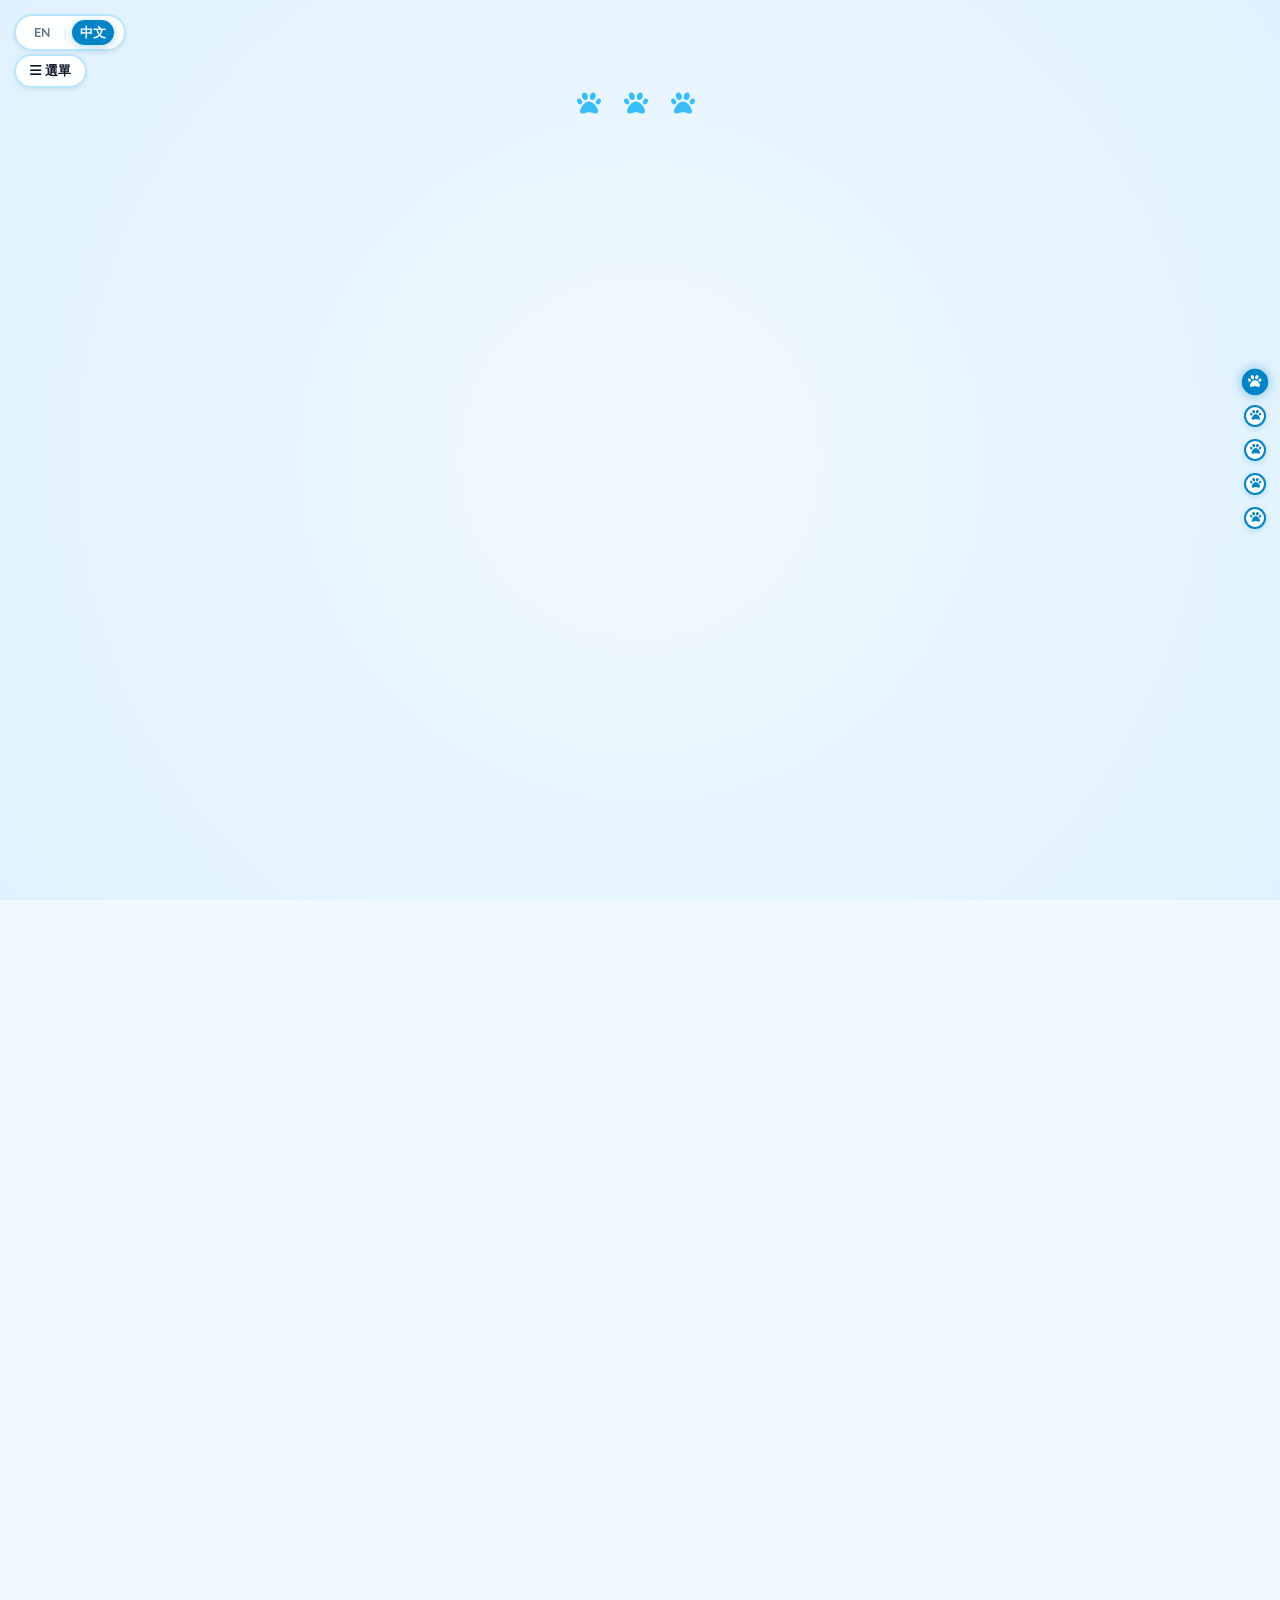
==== commit dd9d420d: "More updates to FAQ / text / remove DressCode page" ====
--- a/index.html
+++ b/index.html
@@ -40,7 +40,6 @@
             <a href="#page2" class="menu-link" data-i18n="nav_std"><i class="fa-solid fa-paw mr-2 text-lightblue"></i>Save the Date</a>
             <a href="#page3" class="menu-link" data-i18n="nav_invitation"><i class="fa-solid fa-paw mr-2 text-lightblue"></i>婚禮邀請</a>
             <a href="#page4" class="menu-link" data-i18n="nav_venue"><i class="fa-solid fa-paw mr-2 text-lightblue"></i>婚禮資訊</a>
-            <a href="#page5" class="menu-link" data-i18n="nav_dress"><i class="fa-solid fa-paw mr-2 text-lightblue"></i>服裝規範</a>
             <a href="#page6" class="menu-link" data-i18n="nav_faq"><i class="fa-solid fa-paw mr-2 text-lightblue"></i>常見問題</a>
             <a href="#page7" class="menu-link" data-i18n="nav_rsvp"><i class="fa-solid fa-paw mr-2 text-lightblue"></i>出席回覆</a>
         </div>
@@ -51,7 +50,6 @@
         <a href="#page2" class="dot active" data-title="Save the Date" data-i18n-title="nav_std" title="Save the Date"><i class="fa-solid fa-paw dot-paw"></i></a>
         <a href="#page3" class="dot" data-title="婚禮邀請" data-i18n-title="nav_invitation" title="婚禮邀請"><i class="fa-solid fa-paw dot-paw"></i></a>
         <a href="#page4" class="dot" data-title="婚禮資訊" data-i18n-title="nav_venue" title="婚禮資訊"><i class="fa-solid fa-paw dot-paw"></i></a>
-        <a href="#page5" class="dot" data-title="服裝規範" data-i18n-title="nav_dress" title="服裝規範"><i class="fa-solid fa-paw dot-paw"></i></a>
         <a href="#page6" class="dot" data-title="常見問題" data-i18n-title="nav_faq" title="常見問題"><i class="fa-solid fa-paw dot-paw"></i></a>
         <a href="#page7" class="dot" data-title="出席回覆" data-i18n-title="nav_rsvp" title="出席回覆"><i class="fa-solid fa-paw dot-paw"></i></a>
     </nav>
@@ -84,18 +82,18 @@
                     <i class="fa-solid fa-paw"></i>
                     <i class="fa-solid fa-paw"></i>
                 </div>
-                <h3 class="section-subtitle" data-i18n="p2_subtitle">Save The Date</h3>
-                <h1 class="wedding-title" data-i18n="p2_title">Pin-Chun &amp; Thomas's Wedding</h1>
-                <p class="date-badge"><i class="fa-solid fa-paw mr-2"></i><span data-i18n="p2_date">December 12, 2026</span></p>
+                <h3 class="section-subtitle" data-i18n="p2_subtitle">Save the Date</h3>
+                <h1 class="wedding-title" data-i18n="p2_title">卓品君 &amp; Thomas</h1>
+                <p class="date-badge"><i class="fa-solid fa-paw mr-2"></i><span data-i18n="p2_date">2026年12月12日</span></p>
                 
                 <div class="photo-frame-wrapper mx-auto mt-4 mb-3">
                     <img src="images/img1.png" alt="Pin-Chun &amp; Thomas's Wedding Photo" class="img-fluid photo-frame">
                 </div>
-                <p class="location-brief text-muted font-weight-bold"><i class="fa-solid fa-location-dot mr-1"></i> <span data-i18n="p2_location">Mandarin Oriental, Taipei</span></p>
+                <p class="location-brief text-muted font-weight-bold"><i class="fa-solid fa-location-dot mr-1"></i> <span data-i18n="p2_location">台北文華東方酒店</span></p>
             </div>
         </section>
 
-        <!-- Page 3: Elegant Invitation Prose -->
+        <!-- Page 3: Elegant Invitation Prose / Celebrate With Us -->
         <section id="page3" class="page-section section-invitation">
             <!-- Background Decorative Assets (4 Left, 4 Right, 2 Top, 2 Bottom) -->
             <!-- Left Side -->
@@ -116,25 +114,37 @@
             <img src="images/star3.png" alt="" class="bg-deco bg-deco-p3-b2 anim-pulse">
 
             <div class="container text-center">
-                <div class="glass-card invitation-card p-4 p-md-5 mx-auto">
-                    <div class="monogram mb-3">
-                        P <i class="fa-solid fa-paw text-lightblue mx-2"></i> T
-                    </div>
-                    <div class="paw-divider mb-4">
-                        <i class="fa-solid fa-paw"></i>
-                    </div>
-                    <h2 class="section-subtitle mb-4" data-i18n="p3_subtitle">Together With Their Families</h2>
-                    <blockquote class="invitation-prose" data-i18n="p3_prose">
-                        "With joyful hearts and endless love, we request the honor of your presence to celebrate the union of our lives and hearts. Join us as we exchange our vows and begin our journey together as husband and wife."
-                    </blockquote>
-                    <div class="paw-divider mt-4">
-                        <i class="fa-solid fa-paw"></i>
-                    </div>
-                    <p class="font-italic text-lightblue mt-3 font-weight-bold" data-i18n="p3_quote_end">We look forward to sharing this magical day with you.</p>
-                </div>
-                <div class="mt-4">
-                    <img src="images/bb_envelope.png" alt="BB Envelope" class="invitation-deco-img">
-                </div>
+                <div class="paw-divider mb-3">
+                    <i class="fa-solid fa-paw"></i>
+                    <i class="fa-solid fa-paw"></i>
+                    <i class="fa-solid fa-paw"></i>
+                </div>
+                <h2 class="p3-top-heading text-navy font-weight-bold mb-3" data-i18n="p3_top_text">愛歡笑幸福相伴</h2>
+                
+                <div class="photo-gallery-grid mx-auto my-3" id="photoGallery">
+                    <div class="gallery-item" tabindex="0" role="button" aria-label="View photo 1 in gallery" data-index="0">
+                        <img src="images/p1.jpg" alt="Wedding Photo 1" class="img-fluid gallery-img">
+                        <div class="gallery-overlay"><i class="fa-solid fa-magnifying-glass-plus"></i></div>
+                    </div>
+                    <div class="gallery-item" tabindex="0" role="button" aria-label="View photo 2 in gallery" data-index="1">
+                        <img src="images/p2.jpg" alt="Wedding Photo 2" class="img-fluid gallery-img">
+                        <div class="gallery-overlay"><i class="fa-solid fa-magnifying-glass-plus"></i></div>
+                    </div>
+                    <div class="gallery-item" tabindex="0" role="button" aria-label="View photo 3 in gallery" data-index="2">
+                        <img src="images/p3.jpg" alt="Wedding Photo 3" class="img-fluid gallery-img">
+                        <div class="gallery-overlay"><i class="fa-solid fa-magnifying-glass-plus"></i></div>
+                    </div>
+                    <div class="gallery-item" tabindex="0" role="button" aria-label="View photo 4 in gallery" data-index="3">
+                        <img src="images/p4.jpg" alt="Wedding Photo 4" class="img-fluid gallery-img">
+                        <div class="gallery-overlay"><i class="fa-solid fa-magnifying-glass-plus"></i></div>
+                    </div>
+                    <div class="gallery-item" tabindex="0" role="button" aria-label="View photo 5 in gallery" data-index="4">
+                        <img src="images/p5.jpg" alt="Wedding Photo 5" class="img-fluid gallery-img">
+                        <div class="gallery-overlay"><i class="fa-solid fa-magnifying-glass-plus"></i></div>
+                    </div>
+                </div>
+
+                <p class="p3-bottom-lead font-weight-bold mt-3" data-i18n="p3_bottom_text">幸福, 因相聚而完整<br>期待與家人朋友們一起分享這份喜悅</p>
             </div>
         </section>
 
@@ -258,59 +268,7 @@
             </div>
         </section>
 
-        <!-- Page 5: Dress Code -->
-        <section id="page5" class="page-section section-dresscode">
-            <!-- Background Decorative Assets (4 Left, 4 Right, 2 Top, 2 Bottom) -->
-            <!-- Left Side -->
-            <img src="images/flower3.png" alt="" class="bg-deco bg-deco-p5-l1 anim-sway">
-            <img src="images/heart2.png" alt="" class="bg-deco bg-deco-p5-l2 anim-pulse">
-            <img src="images/bb_run.png" alt="" class="bg-deco bg-deco-p5-l3 anim-float">
-            <img src="images/star1.png" alt="" class="bg-deco bg-deco-p5-l4 anim-spin">
-            <!-- Right Side -->
-            <img src="images/cake2.png" alt="" class="bg-deco bg-deco-p5-r1 anim-float">
-            <img src="images/flower4.png" alt="" class="bg-deco bg-deco-p5-r2 anim-sway">
-            <img src="images/bb_wink.png" alt="" class="bg-deco bg-deco-p5-r3 anim-pulse">
-            <img src="images/paw2.png" alt="" class="bg-deco bg-deco-p5-r4 anim-sway">
-            <!-- Top Side -->
-            <img src="images/star_borderless_2.png" alt="" class="bg-deco bg-deco-p5-t1 anim-spin">
-            <img src="images/flowers.png" alt="" class="bg-deco bg-deco-p5-t2 anim-float">
-            <!-- Bottom Side -->
-            <img src="images/bb_heart.png" alt="" class="bg-deco bg-deco-p5-b1 anim-pulse">
-            <img src="images/star2.png" alt="" class="bg-deco bg-deco-p5-b2 anim-spin">
-
-            <div class="container text-center">
-                <div class="glass-card p-4 p-md-5 mx-auto max-width-700">
-                    <div class="detail-icon"><i class="fa-solid fa-user-tie"></i></div>
-                    <h3 class="section-subtitle" data-i18n="p5_subtitle">Dress Code</h3>
-                    <h2 class="section-title text-navy mb-3" data-i18n="p5_theme">Black Tie</h2>
-                    <div class="paw-divider mb-4">
-                        <i class="fa-solid fa-paw"></i>
-                        <i class="fa-solid fa-paw"></i>
-                        <i class="fa-solid fa-paw"></i>
-                    </div>
-                    <p class="lead-text text-dark font-weight-bold" data-i18n="p5_lead">
-                        We ask that our guests dress in black tie attire to join us in making the evening unforgettable.
-                    </p>
-                    <div class="row mt-4 text-left">
-                        <div class="col-sm-6 mb-3 mb-sm-0">
-                            <div class="attire-box p-3 rounded">
-                                <h5 class="text-navy font-weight-bold"><span data-i18n="p5_ladies_title">Ladies</span></h5>
-                                <p class="small mb-0 text-muted" data-i18n="p5_ladies_desc">Floor-length evening gowns or formal dresses.</p>
-                            </div>
-                        </div>
-                        <div class="col-sm-6">
-                            <div class="attire-box p-3 rounded">
-                                <h5 class="text-navy font-weight-bold"><span data-i18n="p5_gentlemen_title">Gentlemen</span></h5>
-                                <p class="small mb-0 text-muted" data-i18n="p5_gentlemen_desc">Tuxedos or formal dark suits with black bow ties.</p>
-                            </div>
-                        </div>
-                    </div>
-                </div>
-                <div class="mt-4 text-center">
-                    <img src="images/bb_flowercrown.png" alt="BB Flower Crown" class="dresscode-deco-img">
-                </div>
-            </div>
-        </section>
+
 
         <!-- Page 6: FAQ -->
         <section id="page6" class="page-section section-faq">
@@ -344,47 +302,112 @@
                     <div class="col-lg-8">
                         <div class="accordion" id="weddingFaq">
 
+                            <!-- Q1 -->
                             <div class="card faq-card mb-3">
                                 <div class="card-header" id="headingOne">
                                     <h5 class="mb-0">
-                                        <button class="btn btn-link btn-block text-left text-navy font-weight-bold" type="button" data-toggle="collapse" data-target="#collapseOne" aria-expanded="true" aria-controls="collapseOne">
-                                            <i class="fa-solid fa-paw text-lightblue mr-2"></i> <span data-i18n="p6_q1">Q: Can I bring a plus 1?</span>
+                                        <button class="btn btn-link btn-block text-left text-navy font-weight-bold collapsed" type="button" data-toggle="collapse" data-target="#collapseOne" aria-expanded="false" aria-controls="collapseOne">
+                                            <i class="fa-solid fa-paw text-lightblue mr-2"></i> <span data-i18n="p6_q1">婚禮當天怎麼穿？</span>
                                         </button>
                                     </h5>
                                 </div>
-                                <div id="collapseOne" class="collapse show" aria-labelledby="headingOne" data-parent="#weddingFaq">
-                                    <div class="card-body text-dark" data-i18n="p6_a1">
-                                        A: Yes, you can bring a plus 1! Please use the RSVP form on Page 7 to indicate the number of guests.
+                                <div id="collapseOne" class="collapse" aria-labelledby="headingOne" data-parent="#weddingFaq">
+                                    <div class="card-body text-dark">
+                                        <div data-i18n="p6_a1">
+                                            敬請以 <strong>正式服裝（Formal Attire）</strong> 出席婚禮。<br>
+                                            若需要穿搭靈感，歡迎參考柔和、中性色或低飽和色系（下方將提供色彩靈感供參考）：
+                                        </div>
+                                        <div class="color-palette-wrapper mt-3 pt-2">
+                                            <div class="color-palette-row d-flex flex-wrap justify-content-center align-items-center">
+                                                <div class="color-circle-item text-center">
+                                                    <span class="color-circle" style="background-color: #FDFBF7; border: 1.5px solid #D9D2C7;" title="Ivory / 象牙白"></span>
+                                                    <span class="color-name small d-block mt-1" data-i18n="c_ivory">象牙白</span>
+                                                </div>
+                                                <div class="color-circle-item text-center">
+                                                    <span class="color-circle" style="background-color: #EAE3D2; border: 1.5px solid #D4CCA9;" title="Linen / 亞麻色"></span>
+                                                    <span class="color-name small d-block mt-1" data-i18n="c_linen">亞麻色</span>
+                                                </div>
+                                                <div class="color-circle-item text-center">
+                                                    <span class="color-circle" style="background-color: #D4C5A9; border: 1.5px solid #BEAF93;" title="Sand / 沙褐色"></span>
+                                                    <span class="color-name small d-block mt-1" data-i18n="c_sand">沙褐色</span>
+                                                </div>
+                                                <div class="color-circle-item text-center">
+                                                    <span class="color-circle" style="background-color: #A3B19B; border: 1.5px solid #8C9B84;" title="Sage / 鼠尾草綠"></span>
+                                                    <span class="color-name small d-block mt-1" data-i18n="c_sage">鼠尾草綠</span>
+                                                </div>
+                                                <div class="color-circle-item text-center">
+                                                    <span class="color-circle" style="background-color: #8EA5B5; border: 1.5px solid #778F9F;" title="Dusty Blue / 霧藍色"></span>
+                                                    <span class="color-name small d-block mt-1" data-i18n="c_dustyblue">霧藍色</span>
+                                                </div>
+                                            </div>
+                                        </div>
                                     </div>
                                 </div>
                             </div>
 
+                            <!-- Q2 -->
                             <div class="card faq-card mb-3">
                                 <div class="card-header" id="headingTwo">
                                     <h5 class="mb-0">
                                         <button class="btn btn-link btn-block text-left text-navy font-weight-bold collapsed" type="button" data-toggle="collapse" data-target="#collapseTwo" aria-expanded="false" aria-controls="collapseTwo">
-                                            <i class="fa-solid fa-paw text-lightblue mr-2"></i> <span data-i18n="p6_q2">Q: What time should I arrive?</span>
+                                            <i class="fa-solid fa-paw text-lightblue mr-2"></i> <span data-i18n="p6_q2">建議幾點抵達？</span>
                                         </button>
                                     </h5>
                                 </div>
                                 <div id="collapseTwo" class="collapse" aria-labelledby="headingTwo" data-parent="#weddingFaq">
                                     <div class="card-body text-dark" data-i18n="p6_a2">
-                                        A: Please plan to arrive at 4:30 PM so everyone is seated before the ceremony starts at 4:45 PM.
+                                        若您將參加證婚儀式，建議於 <strong>4:30 PM</strong> 前抵達，並直接前往證婚場地即可；證婚結束後即可報到。<br><br>
+                                        若您僅參加晚宴，歡迎於 <strong>5:30 PM</strong> 起抵達，一同享用迎賓酒會與 Candy Bar。
                                     </div>
                                 </div>
                             </div>
 
+                            <!-- Q3 -->
                             <div class="card faq-card mb-3">
                                 <div class="card-header" id="headingThree">
                                     <h5 class="mb-0">
                                         <button class="btn btn-link btn-block text-left text-navy font-weight-bold collapsed" type="button" data-toggle="collapse" data-target="#collapseThree" aria-expanded="false" aria-controls="collapseThree">
-                                            <i class="fa-solid fa-paw text-lightblue mr-2"></i> <span data-i18n="p6_q3">Q: Is there free parking?</span>
+                                            <i class="fa-solid fa-paw text-lightblue mr-2"></i> <span data-i18n="p6_q3">停車怎麼安排？</span>
                                         </button>
                                     </h5>
                                 </div>
                                 <div id="collapseThree" class="collapse" aria-labelledby="headingThree" data-parent="#weddingFaq">
                                     <div class="card-body text-dark" data-i18n="p6_a3">
-                                        A: Yes! On-site free parking is provided at No. 158 Dunhua North Road, Taipei, 10548.
+                                        婚宴賓客可免費停放於 <strong>B5、B6 停車場</strong>。<br>
+                                        宴會尾聲將由飯店服務人員協助消磁停車券，提供足夠停車時數。<br>
+                                        <strong>溫馨提醒：</strong>車輛無法停放過夜。
+                                    </div>
+                                </div>
+                            </div>
+
+                            <!-- Q4 -->
+                            <div class="card faq-card mb-3">
+                                <div class="card-header" id="headingFour">
+                                    <h5 class="mb-0">
+                                        <button class="btn btn-link btn-block text-left text-navy font-weight-bold collapsed" type="button" data-toggle="collapse" data-target="#collapseFour" aria-expanded="false" aria-controls="collapseFour">
+                                            <i class="fa-solid fa-paw text-lightblue mr-2"></i> <span data-i18n="p6_q4">有特殊飲食需求嗎？</span>
+                                        </button>
+                                    </h5>
+                                </div>
+                                <div id="collapseFour" class="collapse" aria-labelledby="headingFour" data-parent="#weddingFaq">
+                                    <div class="card-body text-dark" data-i18n="p6_a4">
+                                        若您有素食需求、食物過敏或其他特殊飲食需求，請於 RSVP 時告知我們，我們將盡力協助安排。
+                                    </div>
+                                </div>
+                            </div>
+
+                            <!-- Q5 -->
+                            <div class="card faq-card mb-3">
+                                <div class="card-header" id="headingFive">
+                                    <h5 class="mb-0">
+                                        <button class="btn btn-link btn-block text-left text-navy font-weight-bold collapsed" type="button" data-toggle="collapse" data-target="#collapseFive" aria-expanded="false" aria-controls="collapseFive">
+                                            <i class="fa-solid fa-paw text-lightblue mr-2"></i> <span data-i18n="p6_q5">還有其他問題嗎？</span>
+                                        </button>
+                                    </h5>
+                                </div>
+                                <div id="collapseFive" class="collapse" aria-labelledby="headingFive" data-parent="#weddingFaq">
+                                    <div class="card-body text-dark" data-i18n="p6_a5">
+                                        若有任何問題，歡迎隨時與我們聯繫。
                                     </div>
                                 </div>
                             </div>
@@ -492,6 +515,26 @@
         </div>
     </div>
 
+    <!-- Gallery Lightbox Modal -->
+    <div id="galleryLightbox" class="gallery-lightbox-modal" aria-hidden="true" role="dialog" aria-label="Photo Gallery Lightbox">
+        <button type="button" class="lightbox-close-btn" id="lightboxClose" aria-label="Close Lightbox">
+            <i class="fa-solid fa-xmark"></i>
+        </button>
+        <button type="button" class="lightbox-nav-btn lightbox-prev-btn" id="lightboxPrev" aria-label="Previous Photo">
+            <i class="fa-solid fa-chevron-left"></i>
+        </button>
+        <div class="lightbox-content-wrapper">
+            <img src="" alt="Expanded Gallery Photo" id="lightboxImg" class="lightbox-img">
+            <div class="lightbox-counter" id="lightboxCounter">1 / 5</div>
+        </div>
+        <button type="button" class="lightbox-nav-btn lightbox-next-btn" id="lightboxNext" aria-label="Next Photo">
+            <i class="fa-solid fa-chevron-right"></i>
+        </button>
+    </div>
+
+    <!-- jQuery and Bootstrap JS for Accordion Collapse -->
+    <script src="https://code.jquery.com/jquery-3.5.1.slim.min.js"></script>
+    <script src="https://cdn.jsdelivr.net/npm/bootstrap@4.5.2/dist/js/bootstrap.bundle.min.js"></script>
     <!-- Custom Script -->
     <script src="script.js?v=10"></script>
 </body>
--- a/styles.css
+++ b/styles.css
@@ -419,6 +419,35 @@
     transform: translateX(-20%);
 }
 
+.wedding-photo-wrapper {
+    width: 100%;
+    max-width: 440px;
+}
+
+.wedding-photo {
+    width: 100%;
+    height: auto;
+    max-height: 480px;
+    object-fit: contain;
+    display: block;
+    border-radius: 16px;
+    box-shadow: 0 12px 32px rgba(2, 132, 199, 0.22);
+    margin: 0 auto;
+}
+
+.p3-top-heading {
+    font-size: clamp(1.4rem, 4.2vw, 2.2rem);
+    letter-spacing: 1.5px;
+    line-height: 1.35;
+}
+
+.p3-bottom-lead {
+    font-size: clamp(1rem, 2.8vw, 1.25rem);
+    color: var(--blue-primary);
+    line-height: 1.6;
+    letter-spacing: 0.5px;
+}
+
 .date-badge {
     display: inline-block;
     padding: 8px 20px;
@@ -503,6 +532,7 @@
     border: 1px solid var(--blue-soft);
     border-radius: 12px !important;
     box-shadow: 0 4px 12px rgba(2, 132, 199, 0.06);
+    overflow: hidden;
 }
 
 .faq-card .card-header {
@@ -525,6 +555,16 @@
 .faq-card .card-body {
     padding: 14px 16px;
     font-size: clamp(0.9rem, 3.2vw, 1rem);
+}
+
+/* FAQ Sliding Open Animation */
+.faq-card .collapse {
+    overflow: hidden;
+    transition: height 0.35s ease-in-out;
+}
+
+.faq-card .collapse:not(.show) {
+    display: none;
 }
 
 /* RSVP Form Controls */
@@ -771,7 +811,8 @@
 /* Initial hidden state for titles: 20px drop down */
 .page-section .section-title,
 .page-section .section-subtitle,
-.page-section .wedding-title {
+.page-section .wedding-title,
+.page-section .p3-top-heading {
     opacity: 0;
     transform: translateY(-20px);
     transition: opacity 0.88s ease-out, transform 0.64s ease-out;
@@ -780,13 +821,15 @@
 /* Initial hidden state for body elements: 20px drop up */
 .page-section .glass-card,
 .page-section .photo-frame-wrapper,
+.page-section .wedding-photo-wrapper,
 .page-section .location-brief,
 .page-section .accordion,
 .page-section .date-badge,
 .page-section .invitation-deco-img,
 .page-section .venue-deco-img,
 .page-section .dresscode-deco-img,
-.page-section .faq-deco-img {
+.page-section .faq-deco-img,
+.page-section .p3-bottom-lead {
     opacity: 0;
     transform: translateY(20px);
     transition: opacity 0.88s ease-out 0.2s, transform 0.88s ease-out 0.2s;
@@ -795,20 +838,23 @@
 /* Full opacity settled state when section comes into view */
 .page-section.in-view .section-title,
 .page-section.in-view .section-subtitle,
-.page-section.in-view .wedding-title {
+.page-section.in-view .wedding-title,
+.page-section.in-view .p3-top-heading {
     opacity: 1 !important;
     transform: translateY(0) !important;
 }
 
 .page-section.in-view .glass-card,
 .page-section.in-view .photo-frame-wrapper,
+.page-section.in-view .wedding-photo-wrapper,
 .page-section.in-view .location-brief,
 .page-section.in-view .accordion,
 .page-section.in-view .date-badge,
 .page-section.in-view .invitation-deco-img,
 .page-section.in-view .venue-deco-img,
 .page-section.in-view .dresscode-deco-img,
-.page-section.in-view .faq-deco-img {
+.page-section.in-view .faq-deco-img,
+.page-section.in-view .p3-bottom-lead {
     opacity: 1 !important;
     transform: translateY(0) !important;
 }
@@ -1212,5 +1258,247 @@
     padding-left: 20px;
 }
 
-
-
+/* ==========================================================================
+   Photo Gallery & Lightbox Modal Styles
+   ========================================================================== */
+
+.photo-gallery-grid {
+    display: grid;
+    grid-template-columns: repeat(6, 1fr);
+    gap: 12px;
+    max-width: 540px;
+    width: 100%;
+}
+
+.gallery-item {
+    position: relative;
+    border-radius: 14px;
+    overflow: hidden;
+    cursor: pointer;
+    box-shadow: 0 8px 22px rgba(2, 132, 199, 0.18);
+    aspect-ratio: 4 / 3;
+    transition: transform 0.3s ease, box-shadow 0.3s ease;
+}
+
+/* 3 items top row (each spans 2 of 6 columns) */
+.gallery-item:nth-child(1),
+.gallery-item:nth-child(2),
+.gallery-item:nth-child(3) {
+    grid-column: span 2;
+}
+
+/* 2 items bottom row (each spans 3 of 6 columns) */
+.gallery-item:nth-child(4),
+.gallery-item:nth-child(5) {
+    grid-column: span 3;
+}
+
+.gallery-item:hover,
+.gallery-item:focus {
+    transform: translateY(-4px) scale(1.02);
+    box-shadow: 0 14px 30px rgba(2, 132, 199, 0.3);
+    outline: none;
+}
+
+.gallery-img {
+    width: 100%;
+    height: 100%;
+    object-fit: cover;
+    display: block;
+    transition: transform 0.4s ease;
+}
+
+.gallery-item:hover .gallery-img,
+.gallery-item:focus .gallery-img {
+    transform: scale(1.08);
+}
+
+.gallery-overlay {
+    position: absolute;
+    top: 0;
+    left: 0;
+    right: 0;
+    bottom: 0;
+    background: rgba(15, 23, 42, 0.35);
+    display: flex;
+    align-items: center;
+    justify-content: center;
+    color: #ffffff;
+    font-size: 1.4rem;
+    opacity: 0;
+    transition: opacity 0.3s ease;
+}
+
+.gallery-item:hover .gallery-overlay,
+.gallery-item:focus .gallery-overlay {
+    opacity: 1;
+}
+
+/* Gallery Lightbox Modal */
+.gallery-lightbox-modal {
+    position: fixed;
+    top: 0;
+    left: 0;
+    width: 100vw;
+    height: 100vh;
+    background: rgba(15, 23, 42, 0.92);
+    backdrop-filter: blur(12px);
+    -webkit-backdrop-filter: blur(12px);
+    z-index: 10000;
+    display: flex;
+    align-items: center;
+    justify-content: center;
+    opacity: 0;
+    visibility: hidden;
+    transition: opacity 0.3s ease, visibility 0.3s ease;
+}
+
+.gallery-lightbox-modal.open {
+    opacity: 1;
+    visibility: visible;
+}
+
+.lightbox-content-wrapper {
+    position: relative;
+    max-width: 90vw;
+    max-height: 85vh;
+    display: flex;
+    flex-direction: column;
+    align-items: center;
+}
+
+.lightbox-img {
+    max-width: 90vw;
+    max-height: 80vh;
+    object-fit: contain;
+    border-radius: 14px;
+    box-shadow: 0 16px 40px rgba(0, 0, 0, 0.5);
+    user-select: none;
+    transition: transform 0.3s ease;
+}
+
+.lightbox-counter {
+    margin-top: 12px;
+    color: rgba(255, 255, 255, 0.9);
+    font-size: 0.95rem;
+    font-weight: 600;
+    letter-spacing: 1px;
+    background: rgba(255, 255, 255, 0.15);
+    padding: 4px 16px;
+    border-radius: 20px;
+    backdrop-filter: blur(4px);
+}
+
+.lightbox-close-btn {
+    position: absolute;
+    top: 24px;
+    right: 24px;
+    background: rgba(255, 255, 255, 0.18);
+    border: none;
+    color: #ffffff;
+    font-size: 1.5rem;
+    width: 44px;
+    height: 44px;
+    border-radius: 50%;
+    display: flex;
+    align-items: center;
+    justify-content: center;
+    cursor: pointer;
+    transition: background 0.25s ease, transform 0.25s ease;
+    z-index: 10001;
+}
+
+.lightbox-close-btn:hover {
+    background: rgba(255, 255, 255, 0.35);
+    transform: scale(1.08);
+}
+
+.lightbox-nav-btn {
+    position: absolute;
+    top: 50%;
+    transform: translateY(-50%);
+    background: rgba(255, 255, 255, 0.18);
+    border: none;
+    color: #ffffff;
+    font-size: 1.5rem;
+    width: 48px;
+    height: 48px;
+    border-radius: 50%;
+    display: flex;
+    align-items: center;
+    justify-content: center;
+    cursor: pointer;
+    transition: background 0.25s ease, transform 0.25s ease;
+    z-index: 10001;
+}
+
+.lightbox-prev-btn {
+    left: 24px;
+}
+
+.lightbox-next-btn {
+    right: 24px;
+}
+
+.lightbox-nav-btn:hover {
+    background: rgba(255, 255, 255, 0.35);
+    transform: translateY(-50%) scale(1.08);
+}
+
+@media (max-width: 576px) {
+    .photo-gallery-grid {
+        gap: 8px;
+    }
+    .gallery-item {
+        border-radius: 10px;
+    }
+    .lightbox-prev-btn {
+        left: 12px;
+        width: 40px;
+        height: 40px;
+        font-size: 1.2rem;
+    }
+    .lightbox-next-btn {
+        right: 12px;
+        width: 40px;
+        height: 40px;
+        font-size: 1.2rem;
+    }
+    .lightbox-close-btn {
+        top: 16px;
+        right: 16px;
+        width: 40px;
+        height: 40px;
+        font-size: 1.2rem;
+    }
+/* FAQ Color Palette Circles */
+.color-palette-wrapper {
+    border-top: 1px dashed rgba(2, 132, 199, 0.2);
+}
+
+.color-circle-item {
+    margin: 6px 14px;
+}
+
+.color-circle {
+    display: inline-block;
+    width: 36px;
+    height: 36px;
+    border-radius: 50%;
+    box-shadow: 0 4px 10px rgba(0, 0, 0, 0.12);
+    transition: transform 0.25s ease, box-shadow 0.25s ease;
+}
+
+.color-circle-item:hover .color-circle {
+    transform: scale(1.18);
+    box-shadow: 0 6px 16px rgba(0, 0, 0, 0.22);
+}
+
+.color-name {
+    font-size: 0.82rem;
+    font-weight: 600;
+    color: var(--text-navy);
+}
+
+
+
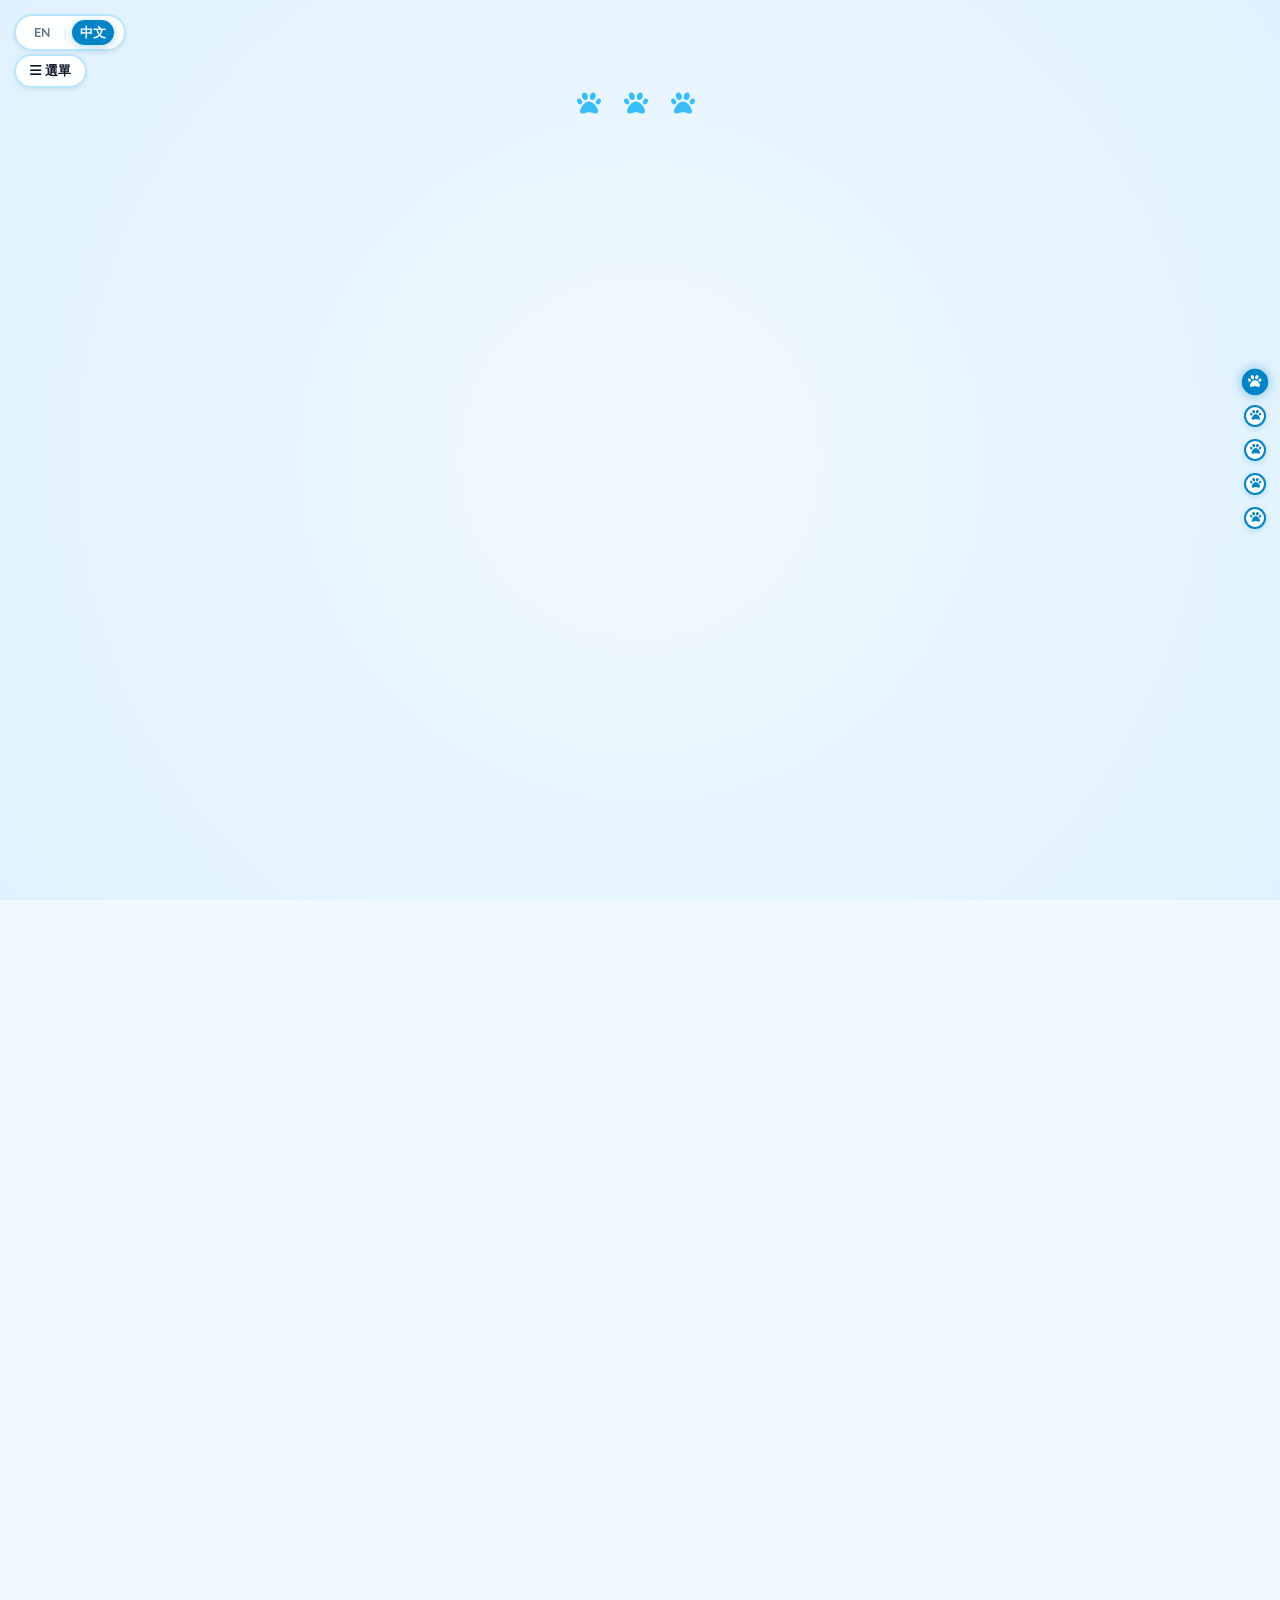
==== commit 1e77ba68: "overhaul RSVP form" ====
--- a/index.html
+++ b/index.html
@@ -321,23 +321,18 @@
                                             <div class="color-palette-row d-flex flex-wrap justify-content-center align-items-center">
                                                 <div class="color-circle-item text-center">
                                                     <span class="color-circle" style="background-color: #FDFBF7; border: 1.5px solid #D9D2C7;" title="Ivory / 象牙白"></span>
-                                                    <span class="color-name small d-block mt-1" data-i18n="c_ivory">象牙白</span>
                                                 </div>
                                                 <div class="color-circle-item text-center">
                                                     <span class="color-circle" style="background-color: #EAE3D2; border: 1.5px solid #D4CCA9;" title="Linen / 亞麻色"></span>
-                                                    <span class="color-name small d-block mt-1" data-i18n="c_linen">亞麻色</span>
                                                 </div>
                                                 <div class="color-circle-item text-center">
                                                     <span class="color-circle" style="background-color: #D4C5A9; border: 1.5px solid #BEAF93;" title="Sand / 沙褐色"></span>
-                                                    <span class="color-name small d-block mt-1" data-i18n="c_sand">沙褐色</span>
                                                 </div>
                                                 <div class="color-circle-item text-center">
                                                     <span class="color-circle" style="background-color: #A3B19B; border: 1.5px solid #8C9B84;" title="Sage / 鼠尾草綠"></span>
-                                                    <span class="color-name small d-block mt-1" data-i18n="c_sage">鼠尾草綠</span>
                                                 </div>
                                                 <div class="color-circle-item text-center">
                                                     <span class="color-circle" style="background-color: #8EA5B5; border: 1.5px solid #778F9F;" title="Dusty Blue / 霧藍色"></span>
-                                                    <span class="color-name small d-block mt-1" data-i18n="c_dustyblue">霧藍色</span>
                                                 </div>
                                             </div>
                                         </div>
@@ -454,47 +449,88 @@
                     </div>
 
                     <form id="rsvpForm" novalidate>
-                        <div class="form-group">
-                            <label for="fullName" class="text-dark font-weight-bold"><span data-i18n="p7_lbl_name">Name(s) of Guest(s)</span> <span class="text-lightblue">*</span></label>
-                            <input type="text" class="form-control light-input" id="fullName" placeholder="Name(s) of Guest(s)" data-i18n-ph="p7_ph_name" required>
-                        </div>
-
-                        <div class="form-group">
-                            <label for="attendance" class="text-dark font-weight-bold"><span data-i18n="p7_lbl_attendance">Attendance</span> <span class="text-lightblue">*</span></label>
+                        <!-- Full Name -->
+                        <div class="form-group">
+                            <label for="fullName" class="text-dark font-weight-bold"><span data-i18n="p7_lbl_name">您的姓名</span> <span class="text-lightblue">*</span></label>
+                            <input type="text" class="form-control light-input" id="fullName" placeholder="請輸入您的姓名" data-i18n-ph="p7_ph_name" required>
+                        </div>
+
+                        <!-- Relationship to Couple -->
+                        <div class="form-group">
+                            <label for="relationship" class="text-dark font-weight-bold"><span data-i18n="p7_lbl_rel">與新人的關係</span> <span class="text-lightblue">*</span></label>
+                            <select class="form-control light-input" id="relationship" required>
+                                <option value="" selected disabled hidden data-i18n="p7_ph_rel">請選擇與新人的關係</option>
+                                <option value="Bride's Family/Friends" data-i18n="p7_rel_bride">女方親友</option>
+                                <option value="Groom's Family/Friends" data-i18n="p7_rel_groom">男方親友</option>
+                            </select>
+                        </div>
+
+                        <!-- Attendance Choice -->
+                        <div class="form-group">
+                            <label for="attendance" class="text-dark font-weight-bold"><span data-i18n="p7_lbl_attendance">出席意願</span> <span class="text-lightblue">*</span></label>
                             <select class="form-control light-input" id="attendance" required>
-                                <option value="yes" data-i18n="p7_att_yes">Joyfully Accepts</option>
-                                <option value="no" data-i18n="p7_att_no">Regretfully Declines</option>
+                                <option value="" selected disabled hidden data-i18n="p7_ph_attendance">請選擇出席意願</option>
+                                <option value="Ceremony & Reception" data-i18n="p7_att_both">參加證婚儀式與婚宴</option>
+                                <option value="Reception Only" data-i18n="p7_att_reception">僅參加婚宴</option>
+                                <option value="Unable to Attend" data-i18n="p7_att_no">無法出席</option>
                             </select>
                         </div>
 
-                        <div class="form-group">
-                            <label for="guestCount" class="text-dark font-weight-bold"><span data-i18n="p7_lbl_guests">Number of Guests</span> <span class="text-lightblue">*</span></label>
+                        <!-- Email / Contact -->
+                        <div class="form-group">
+                            <label for="email" class="text-dark font-weight-bold" data-i18n="p7_lbl_email">電子郵件 / 聯絡電話</label>
+                            <input type="text" class="form-control light-input" id="email" placeholder="請輸入電子郵件或聯絡電話" data-i18n-ph="p7_ph_email">
+                        </div>
+
+                        <!-- Total Number of Guests -->
+                        <div class="form-group">
+                            <label for="guestCount" class="text-dark font-weight-bold"><span data-i18n="p7_lbl_guests">出席總人數</span> <span class="text-lightblue">*</span></label>
                             <select class="form-control light-input" id="guestCount" required>
                                 <option value="0" data-i18n="p7_gst_0" hidden disabled>0</option>
-                                <option value="1" data-i18n="p7_gst_1" selected>1 (Just me)</option>
-                                <option value="2" data-i18n="p7_gst_2">2 (Me + Plus 1)</option>
-                                <option value="3" data-i18n="p7_gst_3">3 Guests</option>
-                                <option value="4" data-i18n="p7_gst_4">4 Guests</option>
+                                <option value="1" data-i18n="p7_gst_1" selected>1</option>
+                                <option value="2" data-i18n="p7_gst_2">2</option>
+                                <option value="3" data-i18n="p7_gst_3">3</option>
+                                <option value="4" data-i18n="p7_gst_4">4</option>
+                                <option value="5" data-i18n="p7_gst_5">5</option>
                             </select>
                         </div>
 
-                        <div class="form-group">
-                            <label for="dietary" class="text-dark font-weight-bold" data-i18n="p7_lbl_dietary">Dietary Choice / Options</label>
-                            <select class="form-control light-input" id="dietary">
-                                <option value="standard" data-i18n="p7_diet_std">Standard Menu</option>
-                                <option value="vegetarian" data-i18n="p7_diet_veg">Vegetarian Option</option>
-                                <option value="vegan" data-i18n="p7_diet_vgn">Vegan Option</option>
-                                <option value="gluten-free" data-i18n="p7_diet_gf">Gluten-Free</option>
+                        <!-- Additional Guest Names -->
+                        <div class="form-group">
+                            <label for="additionalGuestNames" class="text-dark font-weight-bold" data-i18n="p7_lbl_add_guests">若您攜帶其他賓客，請在此填寫所有隨行賓客的姓名：</label>
+                            <input type="text" class="form-control light-input" id="additionalGuestNames" placeholder="例：王小明、李小美" data-i18n-ph="p7_ph_add_guests">
+                        </div>
+
+                        <!-- Physical Wedding Invitation Option -->
+                        <div class="form-group">
+                            <label for="physicalInvite" class="text-dark font-weight-bold" data-i18n="p7_lbl_physical_invite">請問是否需要寄送紙本/實體喜帖？</label>
+                            <select class="form-control light-input" id="physicalInvite">
+                                <option value="" selected disabled hidden data-i18n="p7_ph_physical_invite">請選擇是否需要實體喜帖</option>
+                                <option value="Yes" data-i18n="p7_phys_yes">需要 (Yes)</option>
+                                <option value="No" data-i18n="p7_phys_no">不需要 (No)</option>
                             </select>
                         </div>
 
-                        <div class="form-group">
-                            <label for="notes" class="text-dark font-weight-bold" data-i18n="p7_lbl_notes">Special Notes / Messages</label>
-                            <textarea class="form-control light-input" id="notes" rows="3" placeholder="5 or more guests, dietary restrictions, song requests, or messages for the couple" data-i18n-ph="p7_ph_notes"></textarea>
+                        <!-- Mailing Address -->
+                        <div class="form-group">
+                            <label for="mailingAddress" class="text-dark font-weight-bold" data-i18n="p7_lbl_mailing_addr">若您選擇「需要」，請提供您的收件人姓名與郵寄地址：</label>
+                            <textarea class="form-control light-input" id="mailingAddress" rows="2" placeholder="收件人姓名、郵遞區號、詳細郵寄地址" data-i18n-ph="p7_ph_mailing_addr"></textarea>
+                        </div>
+
+                        <!-- Dietary Restrictions & Special Requirements -->
+                        <div class="form-group">
+                            <label for="dietary" class="text-dark font-weight-bold" data-i18n="p7_lbl_dietary">特殊飲食 / 兒童椅 / 其他需求</label>
+                            <input type="text" class="form-control light-input" id="dietary" placeholder="無（若有蛋奶素、素食、食物過敏或兒童椅需求請註明）" data-i18n-ph="p7_ph_dietary">
+                        </div>
+
+                        <!-- Special Notes / Message to Couple -->
+                        <div class="form-group">
+                            <label for="notes" class="text-dark font-weight-bold" data-i18n="p7_lbl_notes">給新人的祝福或留言</label>
+                            <textarea class="form-control light-input" id="notes" rows="3" placeholder="寫下您給 Pin-Chun & Thomas 的祝福小語" data-i18n-ph="p7_ph_notes"></textarea>
                         </div>
 
                         <button type="submit" class="btn btn-sky-blue btn-block btn-lg mt-4 shadow">
-                            <i class="fa-solid fa-paw mr-2"></i> <span data-i18n="p7_submit">Submit RSVP</span>
+                            <i class="fa-solid fa-paw mr-2"></i> <span data-i18n="p7_submit">送出出席回覆</span>
                         </button>
                     </form>
                 </div>
--- a/styles.css
+++ b/styles.css
@@ -1471,34 +1471,43 @@
         height: 40px;
         font-size: 1.2rem;
     }
-/* FAQ Color Palette Circles */
+}
+
+/* ==========================================================================
+   FAQ Color Palette Circles (Desktop & Mobile)
+   ========================================================================== */
+
 .color-palette-wrapper {
     border-top: 1px dashed rgba(2, 132, 199, 0.2);
 }
 
+.color-palette-row {
+    gap: 8px;
+}
+
 .color-circle-item {
-    margin: 6px 14px;
+    margin: 6px 12px;
+    display: inline-flex;
+    align-items: center;
+    justify-content: center;
 }
 
 .color-circle {
-    display: inline-block;
-    width: 36px;
-    height: 36px;
-    border-radius: 50%;
-    box-shadow: 0 4px 10px rgba(0, 0, 0, 0.12);
+    display: inline-block !important;
+    width: 38px !important;
+    height: 38px !important;
+    min-width: 38px !important;
+    min-height: 38px !important;
+    border-radius: 50% !important;
+    box-shadow: 0 4px 10px rgba(0, 0, 0, 0.14);
     transition: transform 0.25s ease, box-shadow 0.25s ease;
+    box-sizing: border-box;
 }
 
 .color-circle-item:hover .color-circle {
     transform: scale(1.18);
-    box-shadow: 0 6px 16px rgba(0, 0, 0, 0.22);
-}
-
-.color-name {
-    font-size: 0.82rem;
-    font-weight: 600;
-    color: var(--text-navy);
-}
-
-
-
+    box-shadow: 0 6px 16px rgba(0, 0, 0, 0.24);
+}
+
+
+
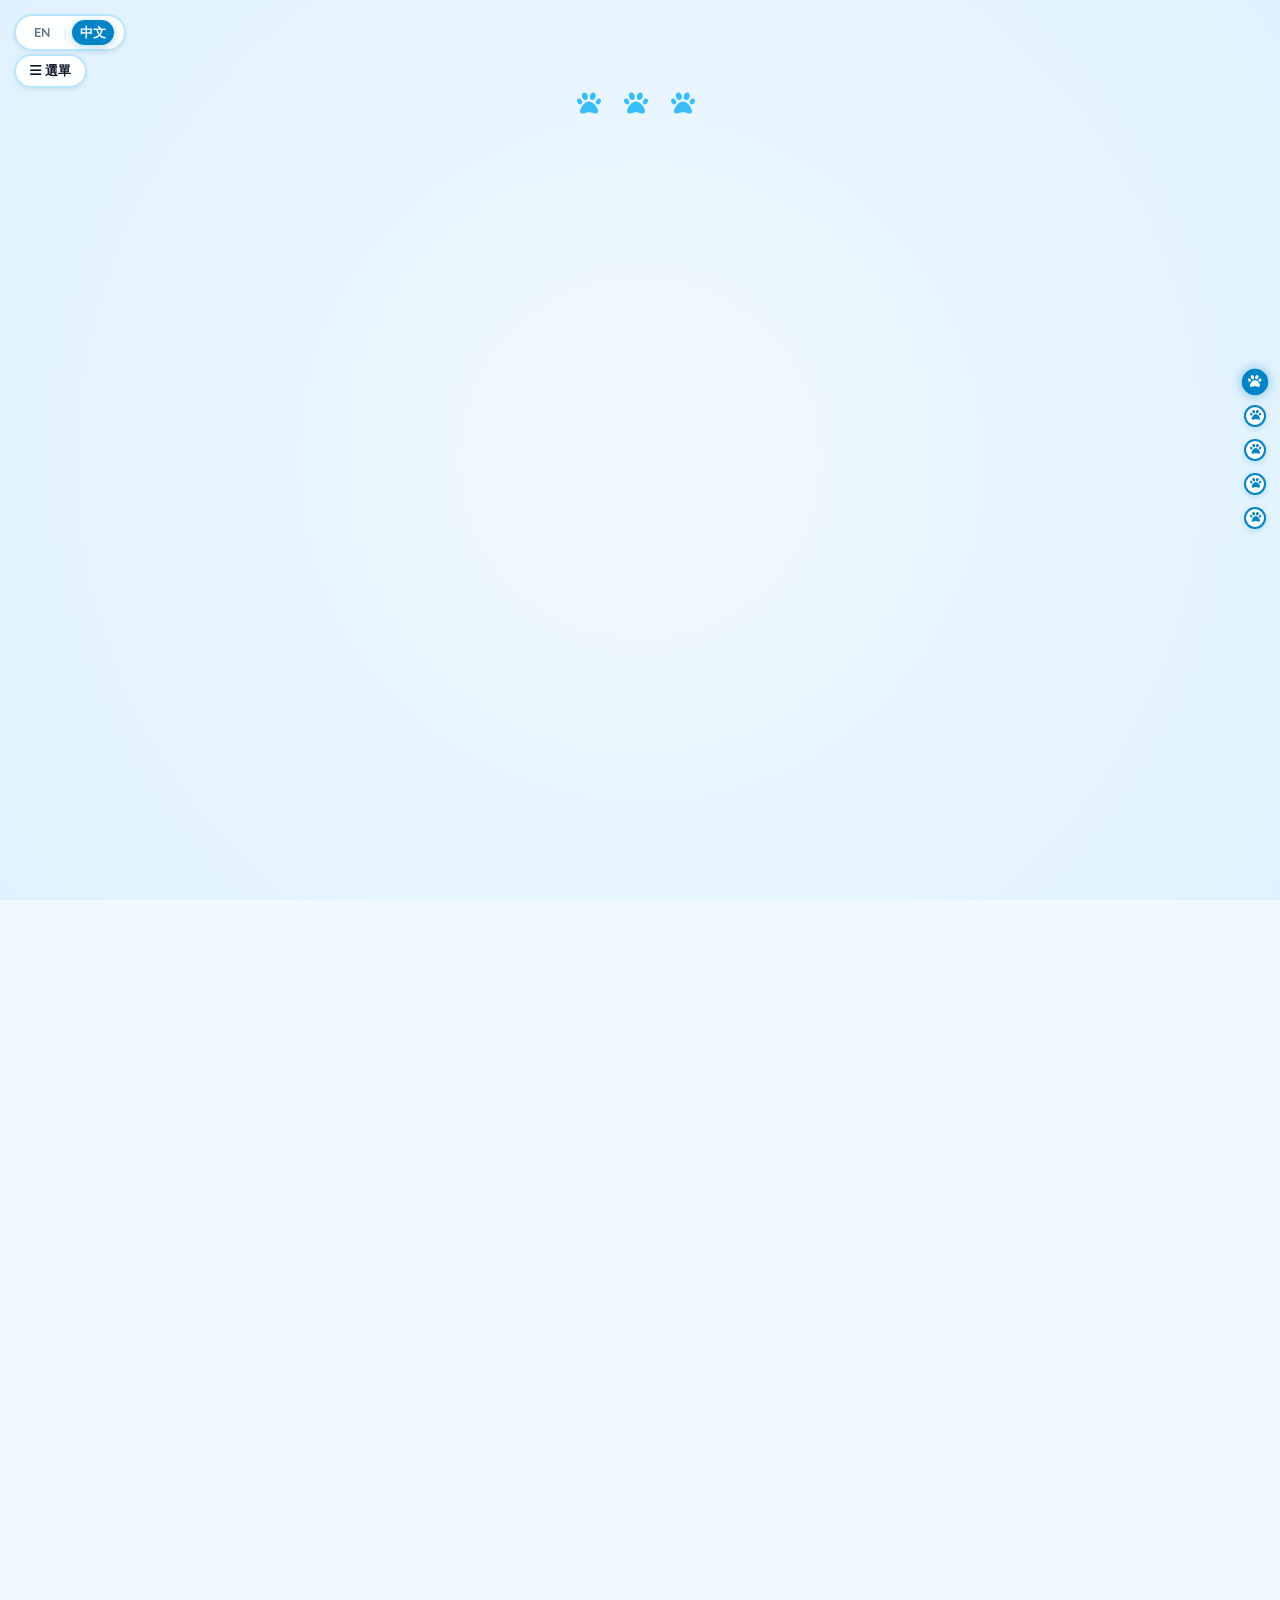
==== commit e3544ef5: "small text updates, disable fade effects for unknown browsers" ====
--- a/index.html
+++ b/index.html
@@ -163,7 +163,7 @@
             <img src="images/balloons2.png" alt="" class="bg-deco bg-deco-p4-r4 anim-sway">
             <!-- Top Side -->
             <img src="images/heart1.png" alt="" class="bg-deco bg-deco-p4-t1 anim-float">
-            <img src="images/bb_cake.png" alt="" class="bg-deco bg-deco-p4-t2 anim-pulse">
+            <img src="images/flower4.png" alt="" class="bg-deco bg-deco-p4-t2 anim-pulse">
             <!-- Bottom Side -->
             <img src="images/flower2.png" alt="" class="bg-deco bg-deco-p4-b1 anim-sway">
             <img src="images/star_borderless_1.png" alt="" class="bg-deco bg-deco-p4-b2 anim-spin">
--- a/styles.css
+++ b/styles.css
@@ -808,17 +808,11 @@
    Scroll-Driven Animations (Pages 2 - 7)
    ========================================================================== */
 
-/* Initial hidden state for titles: 20px drop down */
+/* Default state: fully visible for all browsers */
 .page-section .section-title,
 .page-section .section-subtitle,
 .page-section .wedding-title,
-.page-section .p3-top-heading {
-    opacity: 0;
-    transform: translateY(-20px);
-    transition: opacity 0.88s ease-out, transform 0.64s ease-out;
-}
-
-/* Initial hidden state for body elements: 20px drop up */
+.page-section .p3-top-heading,
 .page-section .glass-card,
 .page-section .photo-frame-wrapper,
 .page-section .wedding-photo-wrapper,
@@ -830,31 +824,52 @@
 .page-section .dresscode-deco-img,
 .page-section .faq-deco-img,
 .page-section .p3-bottom-lead {
+    opacity: 1;
+    transform: none;
+}
+
+/* Scroll-Driven Animations: Enabled ONLY for Chrome, Safari, Firefox, Brave */
+body.enable-scroll-fade .page-section .section-title,
+body.enable-scroll-fade .page-section .section-subtitle,
+body.enable-scroll-fade .page-section .wedding-title,
+body.enable-scroll-fade .page-section .p3-top-heading {
+    opacity: 0;
+    transform: translateY(-20px);
+    transition: opacity 0.88s ease-out, transform 0.64s ease-out;
+}
+
+body.enable-scroll-fade .page-section .glass-card,
+body.enable-scroll-fade .page-section .photo-frame-wrapper,
+body.enable-scroll-fade .page-section .wedding-photo-wrapper,
+body.enable-scroll-fade .page-section .location-brief,
+body.enable-scroll-fade .page-section .accordion,
+body.enable-scroll-fade .page-section .date-badge,
+body.enable-scroll-fade .page-section .invitation-deco-img,
+body.enable-scroll-fade .page-section .venue-deco-img,
+body.enable-scroll-fade .page-section .dresscode-deco-img,
+body.enable-scroll-fade .page-section .faq-deco-img,
+body.enable-scroll-fade .page-section .p3-bottom-lead {
     opacity: 0;
     transform: translateY(20px);
     transition: opacity 0.88s ease-out 0.2s, transform 0.88s ease-out 0.2s;
 }
 
 /* Full opacity settled state when section comes into view */
-.page-section.in-view .section-title,
-.page-section.in-view .section-subtitle,
-.page-section.in-view .wedding-title,
-.page-section.in-view .p3-top-heading {
-    opacity: 1 !important;
-    transform: translateY(0) !important;
-}
-
-.page-section.in-view .glass-card,
-.page-section.in-view .photo-frame-wrapper,
-.page-section.in-view .wedding-photo-wrapper,
-.page-section.in-view .location-brief,
-.page-section.in-view .accordion,
-.page-section.in-view .date-badge,
-.page-section.in-view .invitation-deco-img,
-.page-section.in-view .venue-deco-img,
-.page-section.in-view .dresscode-deco-img,
-.page-section.in-view .faq-deco-img,
-.page-section.in-view .p3-bottom-lead {
+body.enable-scroll-fade .page-section.in-view .section-title,
+body.enable-scroll-fade .page-section.in-view .section-subtitle,
+body.enable-scroll-fade .page-section.in-view .wedding-title,
+body.enable-scroll-fade .page-section.in-view .p3-top-heading,
+body.enable-scroll-fade .page-section.in-view .glass-card,
+body.enable-scroll-fade .page-section.in-view .photo-frame-wrapper,
+body.enable-scroll-fade .page-section.in-view .wedding-photo-wrapper,
+body.enable-scroll-fade .page-section.in-view .location-brief,
+body.enable-scroll-fade .page-section.in-view .accordion,
+body.enable-scroll-fade .page-section.in-view .date-badge,
+body.enable-scroll-fade .page-section.in-view .invitation-deco-img,
+body.enable-scroll-fade .page-section.in-view .venue-deco-img,
+body.enable-scroll-fade .page-section.in-view .dresscode-deco-img,
+body.enable-scroll-fade .page-section.in-view .faq-deco-img,
+body.enable-scroll-fade .page-section.in-view .p3-bottom-lead {
     opacity: 1 !important;
     transform: translateY(0) !important;
 }
@@ -879,14 +894,18 @@
     position: absolute;
     pointer-events: none;
     z-index: 1;
+    opacity: var(--deco-opacity, 0.45);
+    user-select: none;
+    filter: drop-shadow(0 4px 10px rgba(2, 132, 199, 0.12));
+}
+
+body.enable-scroll-fade .bg-deco {
     opacity: 0;
     transition: opacity 1.04s cubic-bezier(0.16, 1, 0.3, 1);
-    user-select: none;
-    filter: drop-shadow(0 4px 10px rgba(2, 132, 199, 0.12));
 }
 
 /* Entry transition state when section becomes in-view */
-.page-section.in-view .bg-deco {
+body.enable-scroll-fade .page-section.in-view .bg-deco {
     opacity: var(--deco-opacity, 0.45);
 }
 
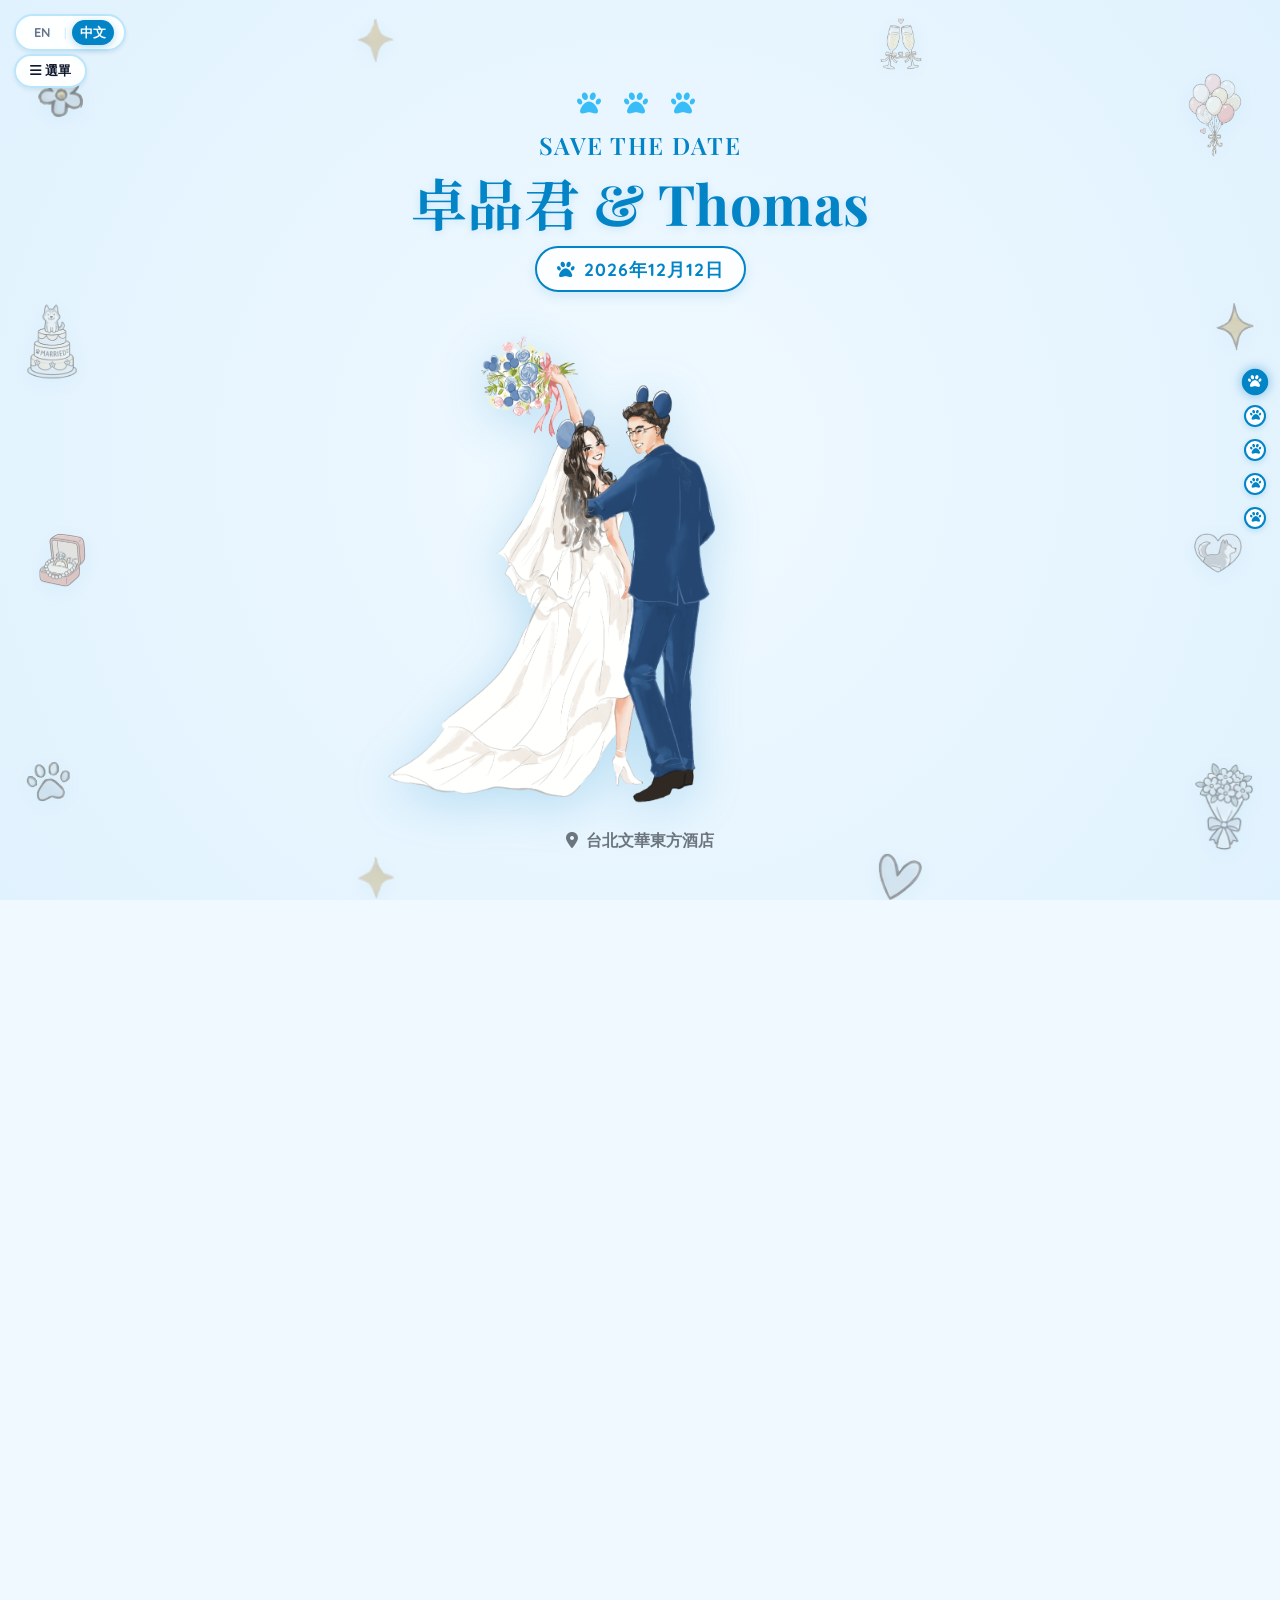
==== commit 938b73c1: "when submitting RSVP, show confirmation banner at bottom too." ====
--- a/index.html
+++ b/index.html
@@ -532,6 +532,10 @@
                         <button type="submit" class="btn btn-sky-blue btn-block btn-lg mt-4 shadow">
                             <i class="fa-solid fa-paw mr-2"></i> <span data-i18n="p7_submit">送出出席回覆</span>
                         </button>
+
+                        <div id="rsvpAlertBottom" class="alert alert-info d-none mt-3 mb-0" role="alert">
+                            <i class="fa-solid fa-paw mr-2"></i> <span data-i18n="p7_alert">Thank you! Your RSVP has been received with joy!</span>
+                        </div>
                     </form>
                 </div>
             </div>
--- a/styles.css
+++ b/styles.css
@@ -904,9 +904,40 @@
     transition: opacity 1.04s cubic-bezier(0.16, 1, 0.3, 1);
 }
 
-/* Entry transition state when section becomes in-view */
 body.enable-scroll-fade .page-section.in-view .bg-deco {
     opacity: var(--deco-opacity, 0.45);
+}
+
+/* Disable scroll fade effects specifically for Page 7 (RSVP Page) */
+#page7 .section-title,
+#page7 .section-subtitle,
+#page7 .glass-card,
+#page7 .form-group,
+#page7 input,
+#page7 select,
+#page7 textarea,
+#page7 button {
+    opacity: 1 !important;
+    transform: none !important;
+    transition: none !important;
+}
+
+body.enable-scroll-fade #page7 .section-title,
+body.enable-scroll-fade #page7 .section-subtitle,
+body.enable-scroll-fade #page7 .glass-card,
+body.enable-scroll-fade #page7 .form-group,
+body.enable-scroll-fade #page7 input,
+body.enable-scroll-fade #page7 select,
+body.enable-scroll-fade #page7 textarea,
+body.enable-scroll-fade #page7 button {
+    opacity: 1 !important;
+    transform: none !important;
+    transition: none !important;
+}
+
+body.enable-scroll-fade #page7 .bg-deco {
+    opacity: var(--deco-opacity, 0.45) !important;
+    transition: none !important;
 }
 
 /* Infinite Floating Animations */
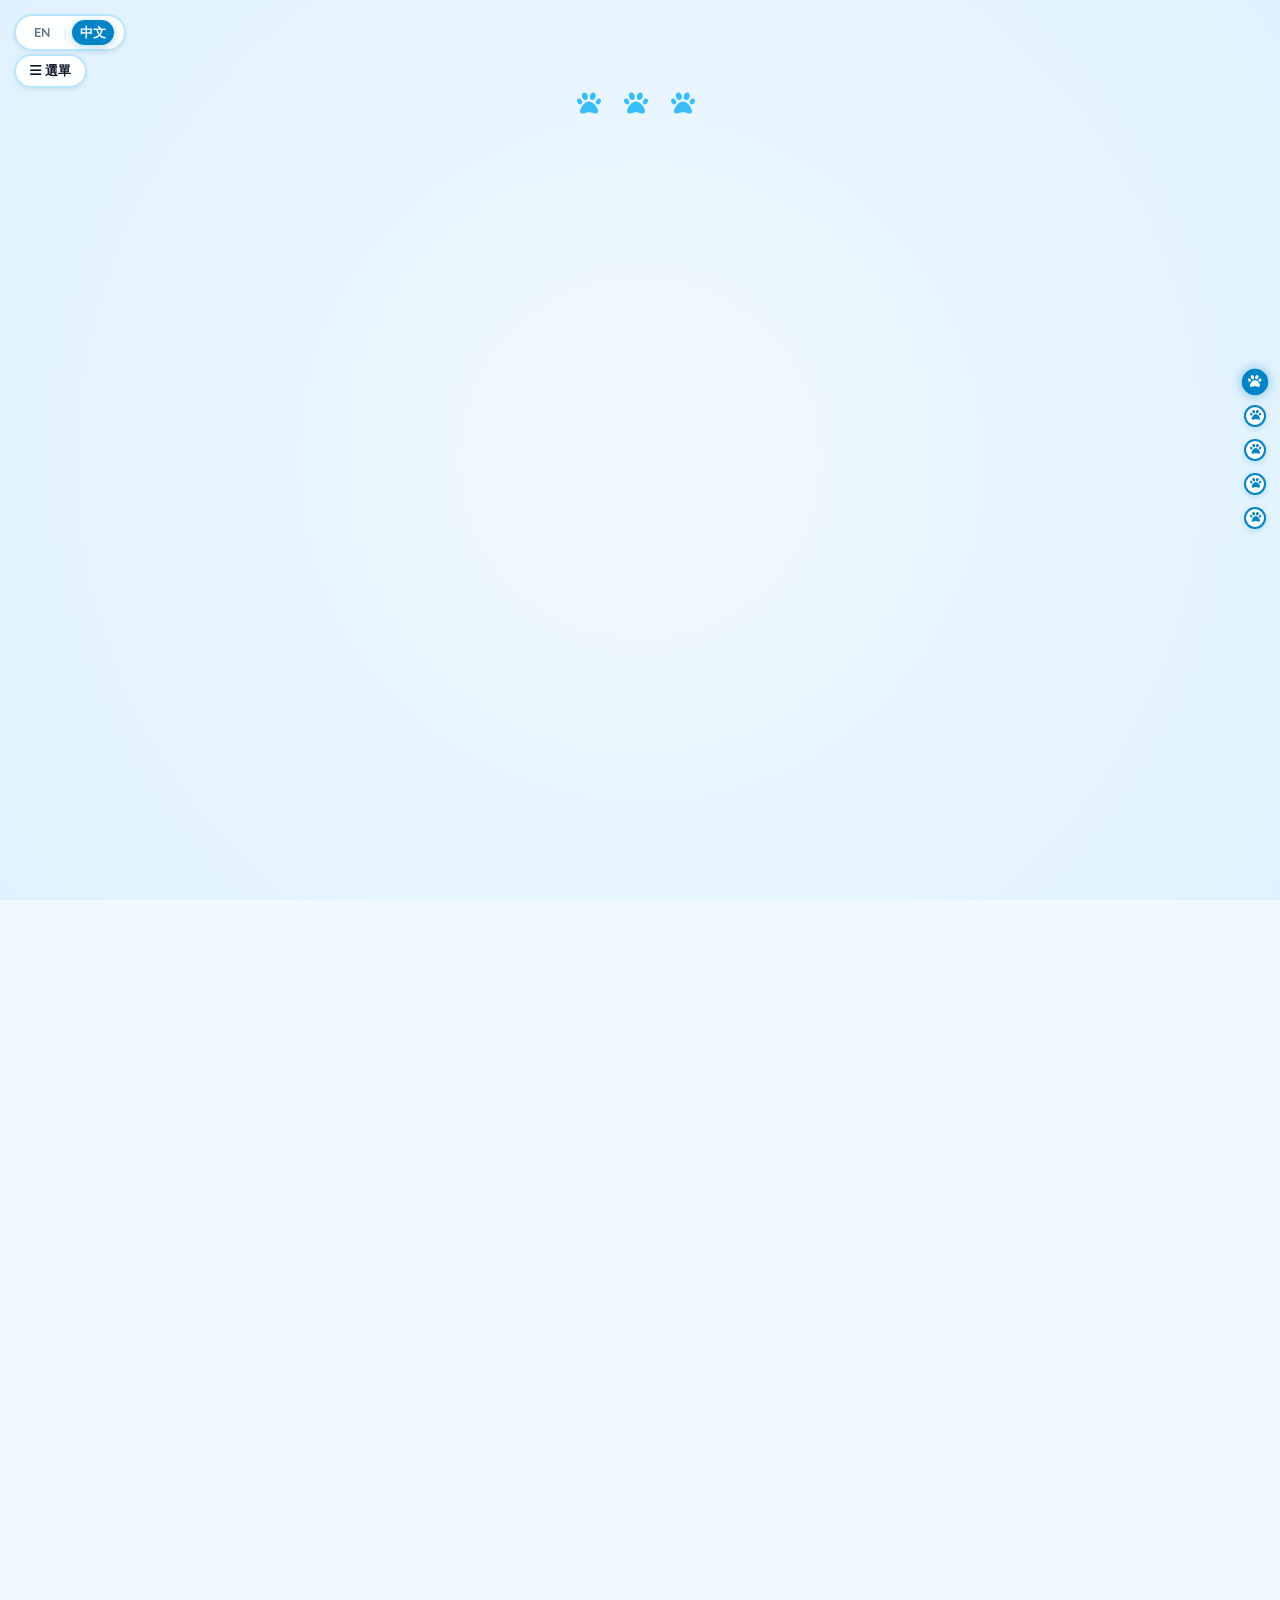
==== commit 37290ac6: "switch to RSVP confirmation window" ====
--- a/index.html
+++ b/index.html
@@ -443,10 +443,6 @@
                     <p class="text-center text-muted mb-4 font-weight-bold">
                         <i class="fa-solid fa-paw text-lightblue mr-1"></i> <span data-i18n="p7_subtitle">Please let us know if you can attend!</span> <i class="fa-solid fa-paw text-lightblue ml-1"></i>
                     </p>
-                    
-                    <div id="rsvpAlert" class="alert alert-info d-none" role="alert">
-                        <i class="fa-solid fa-paw mr-2"></i> <span data-i18n="p7_alert">Thank you! Your RSVP has been received with joy!</span>
-                    </div>
 
                     <form id="rsvpForm" novalidate>
                         <!-- Full Name -->
@@ -532,15 +528,34 @@
                         <button type="submit" class="btn btn-sky-blue btn-block btn-lg mt-4 shadow">
                             <i class="fa-solid fa-paw mr-2"></i> <span data-i18n="p7_submit">送出出席回覆</span>
                         </button>
-
-                        <div id="rsvpAlertBottom" class="alert alert-info d-none mt-3 mb-0" role="alert">
-                            <i class="fa-solid fa-paw mr-2"></i> <span data-i18n="p7_alert">Thank you! Your RSVP has been received with joy!</span>
-                        </div>
                     </form>
                 </div>
             </div>
         </section>
 
+    </div>
+
+    <!-- RSVP Status Modal (Success & Error Confirmation Popup) -->
+    <div id="rsvpModal" class="rsvp-modal-backdrop" aria-hidden="true" role="dialog" aria-labelledby="rsvpModalTitle">
+        <div class="rsvp-modal-content shadow-lg text-center">
+            <button type="button" id="closeRsvpModalBtn" class="rsvp-modal-close-btn" aria-label="Close RSVP Modal">
+                <i class="fa-solid fa-xmark"></i>
+            </button>
+            <div class="rsvp-modal-body p-4 p-md-5">
+                <div id="rsvpModalIcon" class="rsvp-modal-icon mb-3">
+                    <i class="fa-solid fa-circle-check text-success"></i>
+                </div>
+                <h3 id="rsvpModalTitle" class="rsvp-modal-title text-navy font-weight-bold mb-3" data-i18n="rsvp_modal_success_title">
+                    感謝您的回覆！
+                </h3>
+                <p id="rsvpModalMessage" class="rsvp-modal-message text-dark mb-4" data-i18n="rsvp_modal_success_msg">
+                    感謝您的回覆！我們已收到您的出席資訊！
+                </p>
+                <button type="button" id="rsvpModalOkBtn" class="btn btn-sky-blue px-4 py-2 shadow-sm font-weight-bold">
+                    <span data-i18n="rsvp_modal_close">關閉</span>
+                </button>
+            </div>
+        </div>
     </div>
 
     <!-- Map Lightbox Modal -->
--- a/styles.css
+++ b/styles.css
@@ -1559,5 +1559,94 @@
     box-shadow: 0 6px 16px rgba(0, 0, 0, 0.24);
 }
 
-
-
+/* ==========================================================================
+   RSVP Confirmation / Error Modal Popup
+   ========================================================================== */
+.rsvp-modal-backdrop {
+    position: fixed;
+    top: 0;
+    left: 0;
+    width: 100vw;
+    height: 100vh;
+    background: rgba(15, 23, 42, 0.8);
+    backdrop-filter: blur(8px);
+    -webkit-backdrop-filter: blur(8px);
+    z-index: 2200;
+    display: flex;
+    align-items: center;
+    justify-content: center;
+    padding: 20px;
+    opacity: 0;
+    pointer-events: none;
+    transition: opacity 0.3s ease;
+}
+
+.rsvp-modal-backdrop.open {
+    opacity: 1;
+    pointer-events: auto;
+}
+
+.rsvp-modal-content {
+    position: relative;
+    background: #ffffff;
+    border-radius: 24px;
+    width: 100%;
+    max-width: 480px;
+    overflow: hidden;
+    border: 2px solid var(--blue-soft);
+    transform: scale(0.9);
+    transition: transform 0.3s cubic-bezier(0.16, 1, 0.3, 1);
+}
+
+.rsvp-modal-backdrop.open .rsvp-modal-content {
+    transform: scale(1);
+}
+
+.rsvp-modal-close-btn {
+    position: absolute;
+    top: 14px;
+    right: 14px;
+    z-index: 10;
+    background: rgba(148, 163, 184, 0.15);
+    color: var(--navy-dark);
+    border: none;
+    width: 36px;
+    height: 36px;
+    border-radius: 50%;
+    font-size: 1.1rem;
+    cursor: pointer;
+    display: flex;
+    align-items: center;
+    justify-content: center;
+    transition: all 0.2s ease;
+}
+
+.rsvp-modal-close-btn:hover {
+    background: var(--blue-primary);
+    color: #ffffff;
+    transform: scale(1.08);
+}
+
+.rsvp-modal-close-btn:focus {
+    outline: none;
+}
+
+.rsvp-modal-icon {
+    font-size: 3.5rem;
+    line-height: 1;
+}
+
+.rsvp-modal-title {
+    font-family: 'Playfair Display', 'Noto Serif TC', serif;
+    font-size: 1.5rem;
+}
+
+.rsvp-modal-message {
+    font-size: 1.05rem;
+    line-height: 1.6;
+    white-space: pre-line;
+}
+
+
+
+
